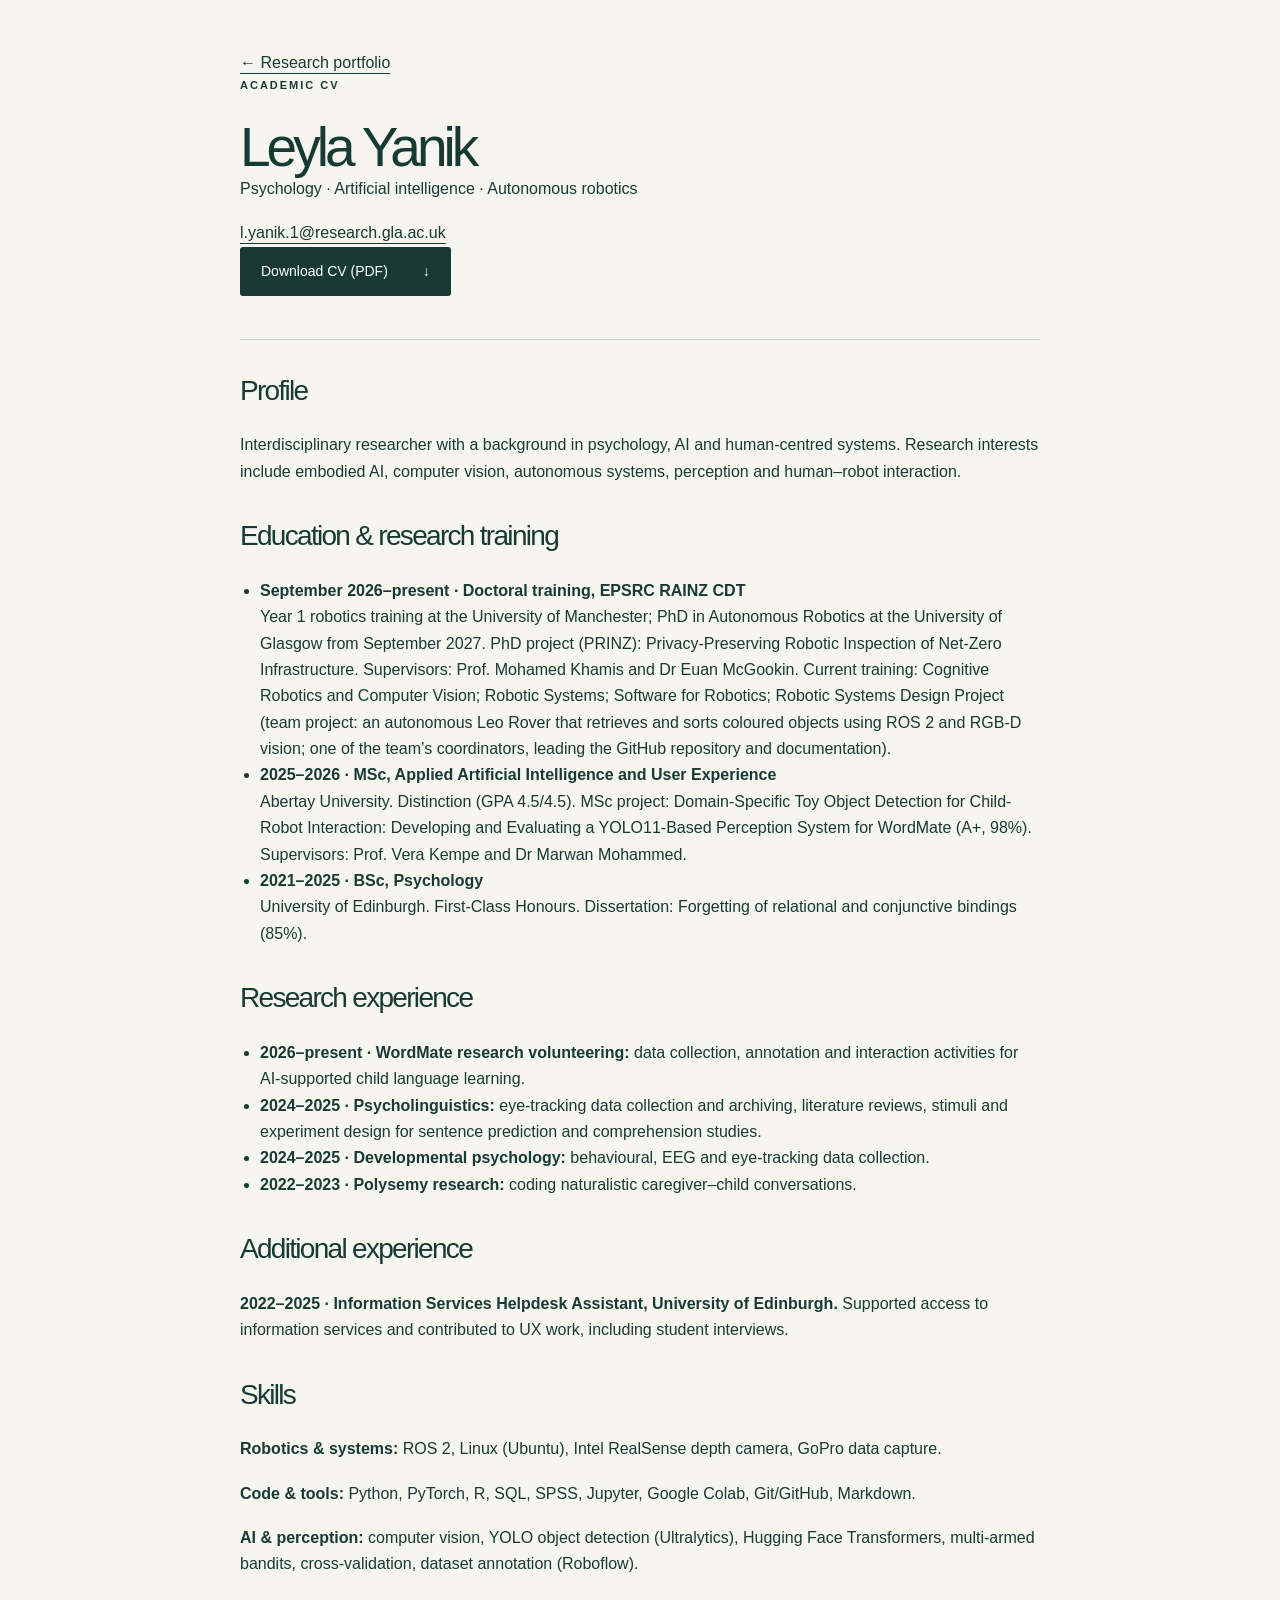
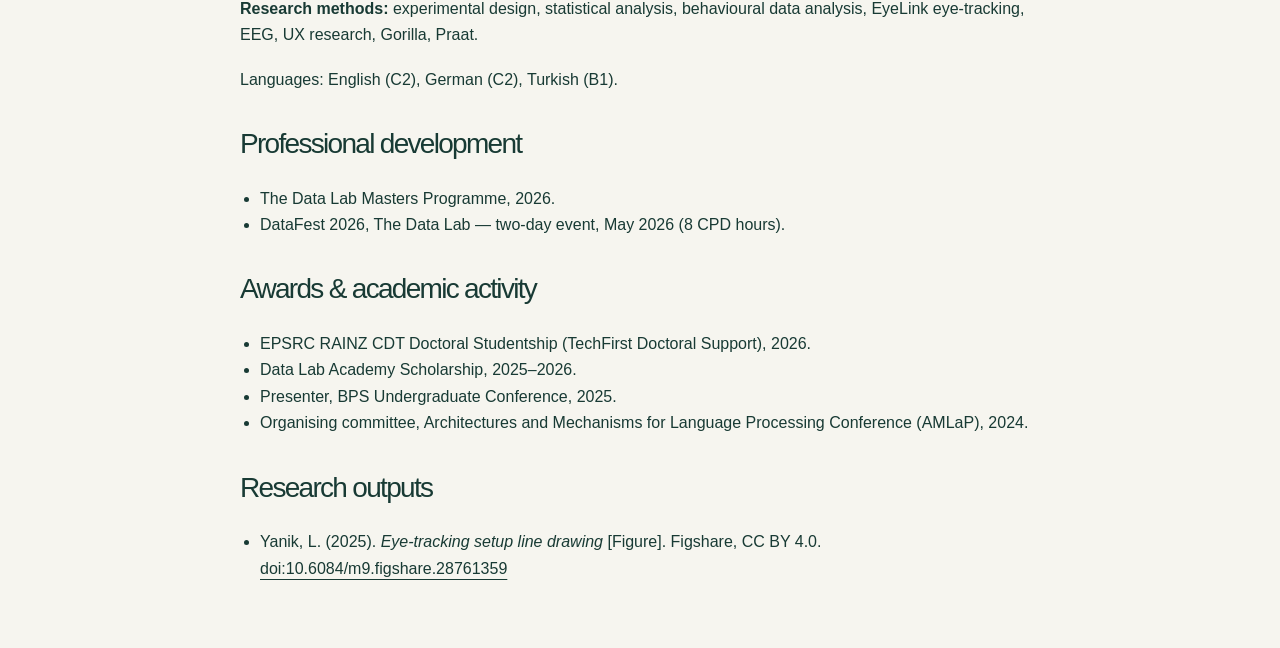
==== cv.html @ 2ed335fc "Correct MSc dissertation grade to A+ (98%), add GPA to home page Co-Authored-By: Claude Opus 5.5 <no" ====
<!doctype html><html lang="en"><head><meta charset="utf-8"><meta name="viewport" content="width=device-width,initial-scale=1"><meta name="description" content="Academic CV: EPSRC RAINZ CDT doctoral trainee, MSc Applied AI &amp; UX (Distinction), BSc Psychology (First-Class)."><meta property="og:type" content="website"><meta property="og:site_name" content="Leyla Yanik"><meta property="og:title" content="Leyla Yanik | Academic CV"><meta property="og:description" content="Academic CV: EPSRC RAINZ CDT doctoral trainee, MSc Applied AI &amp; UX (Distinction), BSc Psychology (First-Class)."><meta property="og:url" content="https://lyanik.github.io/portfolio/cv.html"><meta property="og:image" content="https://lyanik.github.io/portfolio/assets/share-card.png"><meta property="og:image:width" content="1200"><meta property="og:image:height" content="630"><meta property="og:image:alt" content="Leyla Yanik — Autonomous robotics and human-centred AI"><meta name="twitter:card" content="summary_large_image"><title>Leyla Yanik | Academic CV</title><link rel="icon" href="assets/favicon.svg" type="image/svg+xml"><link rel="stylesheet" href="style.css?v=15"></head><body><main class="cv"><a href="index.html">← Research portfolio</a><header><p class="eyebrow">ACADEMIC CV</p><h1>Leyla Yanik</h1><p>Psychology · Artificial intelligence · Autonomous robotics</p><a href="mailto:l.yanik.1@research.gla.ac.uk">l.yanik.1@research.gla.ac.uk</a><p><a class="button" href="assets/Leyla-Yanik-CV.pdf" download>Download CV (PDF) <span>↓</span></a></p></header><h2>Profile</h2><p>Interdisciplinary researcher with a background in psychology, AI and human-centred systems. Research interests include embodied AI, computer vision, autonomous systems, perception and human–robot interaction.</p><h2>Education & research training</h2><ul><li><strong>September 2026–present · Doctoral training, EPSRC RAINZ CDT</strong><br>Year 1 robotics training at the University of Manchester; PhD in Autonomous Robotics at the University of Glasgow from September 2027. PhD project (PRINZ): Privacy-Preserving Robotic Inspection of Net-Zero Infrastructure. Supervisors: Prof. Mohamed Khamis and Dr Euan McGookin. Current training: Cognitive Robotics and Computer Vision; Robotic Systems; Software for Robotics; Robotic Systems Design Project (team project: an autonomous Leo Rover that retrieves and sorts coloured objects using ROS 2 and RGB-D vision; one of the team’s coordinators, leading the GitHub repository and documentation).</li><li><strong>2025–2026 · MSc, Applied Artificial Intelligence and User Experience</strong><br>Abertay University. Distinction (GPA 4.5/4.5). MSc project: Domain-Specific Toy Object Detection for Child-Robot Interaction: Developing and Evaluating a YOLO11-Based Perception System for WordMate (A+, 98%). Supervisors: Prof. Vera Kempe and Dr Marwan Mohammed.</li><li><strong>2021–2025 · BSc, Psychology</strong><br>University of Edinburgh. First-Class Honours. Dissertation: Forgetting of relational and conjunctive bindings (85%).</li></ul><h2>Research experience</h2><ul><li><strong>2026–present · WordMate research volunteering:</strong> data collection, annotation and interaction activities for AI-supported child language learning.</li><li><strong>2024–2025 · Psycholinguistics:</strong> eye-tracking data collection and archiving, literature reviews, stimuli and experiment design for sentence prediction and comprehension studies.</li><li><strong>2024–2025 · Developmental psychology:</strong> behavioural, EEG and eye-tracking data collection.</li><li><strong>2022–2023 · Polysemy research:</strong> coding naturalistic caregiver–child conversations.</li></ul><h2>Additional experience</h2><p><strong>2022–2025 · Information Services Helpdesk Assistant, University of Edinburgh.</strong> Supported access to information services and contributed to UX work, including student interviews.</p><h2>Skills</h2><p><strong>Robotics &amp; systems:</strong> ROS 2, Linux (Ubuntu), Intel RealSense depth camera, GoPro data capture.</p><p><strong>Code &amp; tools:</strong> Python, PyTorch, R, SQL, SPSS, Jupyter, Google Colab, Git/GitHub, Markdown.</p><p><strong>AI &amp; perception:</strong> computer vision, YOLO object detection (Ultralytics), Hugging Face Transformers, multi-armed bandits, cross-validation, dataset annotation (Roboflow).</p><p><strong>Research methods:</strong> experimental design, statistical analysis, behavioural data analysis, EyeLink eye-tracking, EEG, UX research, Gorilla, Praat.</p><p>Languages: English (C2), German (C2), Turkish (B1).</p><h2>Professional development</h2><ul><li>The Data Lab Masters Programme, 2026.</li><li>DataFest 2026, The Data Lab — two-day event, May 2026 (8 CPD hours).</li></ul><h2>Awards & academic activity</h2><ul><li>EPSRC RAINZ CDT Doctoral Studentship (TechFirst Doctoral Support), 2026.</li><li>Data Lab Academy Scholarship, 2025–2026.</li><li>Presenter, BPS Undergraduate Conference, 2025.</li><li>Organising committee, Architectures and Mechanisms for Language Processing Conference (AMLaP), 2024.</li></ul><h2>Research outputs</h2><ul><li>Yanik, L. (2025). <em>Eye-tracking setup line drawing</em> [Figure]. Figshare, CC BY 4.0. <a href="https://doi.org/10.6084/m9.figshare.28761359">doi:10.6084/m9.figshare.28761359</a></li></ul></main></body></html>
---- style.css ----
:root{--paper:#f6f5ef;--ink:#183a34;--muted:#51625b;--line:#cdd4ca;--accent:#d8f176}*{box-sizing:border-box}html{scroll-behavior:smooth;scroll-padding-top:100px}body{margin:0;background:var(--paper);color:var(--ink);font:16px/1.65 -apple-system,BlinkMacSystemFont,"Segoe UI",sans-serif}a{color:inherit;text-underline-offset:5px}a:focus-visible,button:focus-visible{outline:3px solid #a84919;outline-offset:6px}.skip{position:absolute;top:-80px;left:20px;background:white;padding:12px;z-index:9}.skip:focus{top:12px}.header{max-width:1320px;margin:auto;padding:25px 5%;display:flex;align-items:center;justify-content:space-between;border-bottom:1px solid var(--line);gap:24px}.brand{font-size:24px;font-weight:750;text-decoration:none}.brand span{font-size:12px;font-weight:500;margin-left:12px}nav{display:flex;gap:25px;font-size:13px}nav a{text-decoration:none}nav a:hover{text-decoration:underline}main,footer{max-width:1320px;margin:auto}main{padding:0 5%}.hero{display:grid;grid-template-columns:1.4fr 1fr;gap:65px;align-items:center;padding:80px 0 65px}.eyebrow{font-size:11px;letter-spacing:2px;font-weight:700;margin:0 0 23px}h1{font-size:clamp(48px,6vw,82px);line-height:1.06;font-weight:500;letter-spacing:-4px;margin:0}h1 span{display:block;font-size:clamp(25px,3vw,40px);line-height:1.2;letter-spacing:-1.3px;margin-top:25px}h2{font-size:clamp(34px,4vw,49px);line-height:1.13;font-weight:500;letter-spacing:-1.7px;margin:0 0 26px}h3{line-height:1.3}p{margin:0 0 18px}.intro{max-width:510px;color:var(--muted);font-size:18px;margin:26px 0}.actions{display:flex;align-items:center;gap:25px;flex-wrap:wrap}.button{display:inline-flex;justify-content:space-between;gap:35px;background:var(--ink);color:white;padding:13px 21px;text-decoration:none;font-size:14px;border-radius:3px}.button:hover{background:#305d4c}.text-link{font-size:14px}.affiliation{font-size:12px;margin:35px 0 0}.affiliation span{color:var(--muted)}figure{margin:0}.portrait img{display:block;width:100%;height:auto}.portrait figcaption{display:flex;justify-content:space-between;font-size:10px;gap:12px;margin-top:14px}.section{padding:66px 0;border-top:1px solid var(--line)}.about{display:grid;grid-template-columns:1fr 2fr;gap:60px}.about>div{max-width:710px}.about p:not(.eyebrow){color:var(--muted)}.section-heading{display:flex;justify-content:space-between;gap:40px;align-items:start}.section-heading>p{max-width:340px;color:var(--muted)}.interests{display:grid;grid-template-columns:repeat(3,1fr);gap:30px;margin-top:25px}.skills{display:grid;grid-template-columns:repeat(auto-fit,minmax(220px,1fr));gap:30px;margin-top:25px}.interests article{border-top:1px solid var(--ink);padding-top:22px}.interests article>span{font-size:12px}.interests h3,.skills h3{font-size:19px;font-weight:600}.interests p,.skills p{color:var(--muted);font-size:15px}.objective{background:#e7ecdf;padding:22px 26px;margin:24px 0 0}.objective strong{display:block;font-size:12px;text-transform:uppercase;letter-spacing:1px;margin-bottom:5px}.project{display:grid;grid-template-columns:1fr 1.15fr;gap:45px;padding:38px 0;border-bottom:1px solid var(--line)}.project:last-child{border:0;padding-bottom:0}.project-copy h3{font-size:34px;letter-spacing:-1px;font-weight:500;margin:0 0 6px}.project-copy .eyebrow{margin-bottom:13px}.project-copy p{font-size:15px}.project-copy .subtitle{font-size:18px;line-height:1.4}.output-img{display:block;width:100%;max-width:200px;height:auto;border:1px solid var(--line);background:#fff;margin-bottom:14px}.highlights{list-style:none;padding:0;margin:25px 0 0;display:grid;grid-template-columns:repeat(5,1fr);gap:20px}.highlights li{border-top:1px solid var(--ink);padding-top:16px}.highlights strong{display:block;font-size:26px;font-weight:500;letter-spacing:-1px;line-height:1.1;margin-bottom:8px}.highlights span{display:block;font-size:14px;color:var(--muted);line-height:1.5}.demo{margin:6px 0 20px}.demo video{display:block;width:100%;height:auto;border-radius:3px;background:#183a34}.demo figcaption{font-size:12px;color:var(--muted);margin-top:8px}.meta{font-size:12px!important;color:var(--muted)}.tags{display:flex;gap:8px;flex-wrap:wrap;padding:0;list-style:none}.tags li{font-size:10px;padding:4px 10px;border:1px solid #b6c2b6;border-radius:30px}.placeholder{font-size:12px!important;color:#69572f;border-left:2px solid #9b7a38;padding-left:12px;margin-top:20px}.project-art{min-height:320px;position:relative;display:flex;align-items:center;justify-content:center;overflow:hidden}.project-art small{position:absolute;bottom:17px;left:20px;right:16px;font-size:10px}.prinz{background:#193d34;color:#e4f4c5;background-image:linear-gradient(#ffffff0b 1px,transparent 1px),linear-gradient(90deg,#ffffff0b 1px,transparent 1px);background-size:24px 24px}.orb{display:grid;place-items:center;width:155px;height:155px;border:1px solid #dbef8a;border-radius:50%;box-shadow:0 0 0 30px #d8f1760d,0 0 0 60px #d8f1760a;font-size:12px;letter-spacing:3px}.art-label{position:absolute;top:22px;left:22px;font-size:10px;letter-spacing:2px}.wordmate{background:#e6e9df}.detection{width:70%;height:180px;border:2px solid #486651;position:relative;display:grid;place-items:center}.detection>span{position:absolute;top:-23px;left:-2px;background:#486651;color:white;font-size:10px;padding:2px 9px}.blocks{display:flex;align-items:end;gap:12px}.blocks i{width:50px;height:60px;background:#ce875e;display:block}.blocks i:nth-child(2){height:90px;background:#647967;border-radius:50px 50px 0 0}.blocks i:nth-child(3){height:45px;background:#d4b84e;border-radius:50%}.project-number{display:flex;align-items:center;gap:30px;font-size:110px;font-weight:300;color:#748573}.project-number span{font-size:13px;line-height:1.5;letter-spacing:3px}.journey{display:grid;grid-template-columns:1fr 1.3fr;gap:40px}.journey ol{list-style:none;margin:0;padding:0}.journey li{border-left:1px solid #acb9a7;padding:0 0 30px 30px}.journey li:last-child{padding-bottom:0}.journey li>span{font-size:11px;letter-spacing:1px}.journey h3{font-size:19px;margin:8px 0}.journey p{font-size:14px;margin-bottom:7px}.connect{background:var(--ink);color:var(--paper);padding:50px;margin-bottom:50px}.connect h2{font-size:55px}.connect .button{background:var(--accent);color:var(--ink)}.connect .meta{color:#c5d3c8;margin:23px 0 0}.pending{font-size:13px;color:#d4dccf}.connect .eyebrow{color:var(--accent)}footer{padding:0 5% 30px;display:flex;justify-content:space-between;gap:20px;font-size:10px;color:var(--muted)}.cv{max-width:860px;padding:50px 30px}.cv h1{font-size:55px}.cv h2{font-size:28px;margin-top:35px}.cv header{border-bottom:1px solid var(--line);padding-bottom:25px}.cv ul{padding-left:20px}@media(max-width:800px){.header{align-items:start;flex-direction:column;gap:12px}nav{gap:20px;flex-wrap:wrap}.hero{gap:30px;padding-top:45px}.brand span{font-size:11px}h1{letter-spacing:-2px}.about{grid-template-columns:1fr;gap:0}.section-heading{display:block}.interests,.skills{gap:20px}.project{gap:25px}.project-art{min-height:280px}.blocks i{width:30px}.project-number{font-size:65px;gap:15px}.journey{grid-template-columns:1fr;gap:10px}footer{flex-wrap:wrap}}@media(max-width:560px){.hero,.project{grid-template-columns:1fr}.hero{gap:35px}.portrait{max-width:360px}.section{padding:45px 0}.interests,.skills{grid-template-columns:1fr;gap:10px}.interests article{padding-top:15px}.section-heading>p{max-width:none}.project-art{min-height:280px}.connect{padding:28px 22px}.connect h2{font-size:40px}.connect .actions{gap:17px}.project-number{min-height:140px}nav{font-size:12px;gap:18px}.hero .actions{gap:18px}.portrait figcaption{font-size:9px}}@media(prefers-reduced-motion:reduce){html{scroll-behavior:auto}}@media print{.header,.actions,footer,.skip{display:none}body{background:white;color:black}.cv{max-width:none;padding:0}a{color:black}.section{break-inside:avoid}}

.portrait img{aspect-ratio:480/520;object-fit:cover;object-position:center 40%}.poster-preview{background:#e6e9df;padding:15px;align-self:start}.poster-preview img{display:block;width:100%;height:auto}.poster-preview figcaption{font-size:11px;margin-top:12px}.results{display:flex;gap:35px;border-block:1px solid var(--line);padding:16px 0;margin:20px 0}.results strong{display:block;font-size:36px;line-height:1.2;font-weight:500}.results span{font-size:12px}.earlier{border-top:1px solid var(--line);padding:25px 0;margin-top:30px}.earlier summary{cursor:pointer;font-size:18px;font-weight:600}.earlier p{max-width:760px;margin-top:18px}.earlier summary:focus-visible{outline:3px solid #a84919;outline-offset:5px}.cv section{padding-top:15px}

.affiliation-panel{background:#193d34;color:#fff;padding:38px 30px;display:flex;flex-direction:column;align-items:flex-start;justify-content:center;gap:25px;min-height:360px;align-self:start}.affiliation-panel a{display:block;max-width:100%}.affiliation-panel img{display:block;max-width:100%;height:auto;object-fit:contain}.affiliation-panel .rainz-logo{width:290px}.affiliation-panel .glasgow-logo{width:250px}.affiliation-panel p{font-size:22px;line-height:1.3;margin:0}.affiliation-panel small{color:#d4dccf;font-size:10px}
@media(max-width:800px){.highlights{grid-template-columns:repeat(2,1fr)}}@media(max-width:560px){.highlights{grid-template-columns:1fr;gap:14px}}.about>h2{margin:0}@media(max-width:560px){.hero .portrait{order:-1;max-width:220px}.project>.project-copy{order:-1}.affiliation-panel{min-height:0;padding:24px 22px;gap:16px}.affiliation-panel .rainz-logo{width:200px}.affiliation-panel .glasgow-logo{width:180px}}.status-panel{background:#193d34;color:#e4f4c5;padding:30px 28px;align-self:start;background-image:linear-gradient(#ffffff0b 1px,transparent 1px),linear-gradient(90deg,#ffffff0b 1px,transparent 1px);background-size:24px 24px}.status-title{font-size:11px;letter-spacing:2px;text-transform:uppercase;font-weight:700;color:var(--accent);margin:0 0 16px}.status-panel small{font-size:10px;color:#c5d3c8}@media(max-width:560px){.project>.status-panel{order:2}}.mission{list-style:none;counter-reset:m;margin:0 0 18px;padding:0}.mission li{counter-increment:m;display:grid;grid-template-columns:34px 1fr;padding:10px 0;border-bottom:1px solid #ffffff1a}.mission li::before{content:"0" counter(m);font-size:12px;color:var(--accent);padding-top:3px;grid-row:span 2}.mission b,.mission span{grid-column:2}.mission b{font-size:17px;font-weight:500;color:#fff}.mission span{font-size:13px;color:#c5d3c8}.concept img{display:block;width:100%;height:auto}.concept figcaption{display:flex;justify-content:space-between;align-items:center;gap:16px;font-size:12px;color:var(--muted);margin-top:12px}.concept .logos{display:flex;gap:14px;align-items:center;background:#193d34;padding:8px 12px;flex-shrink:0}.concept .logos img{height:26px;width:auto}.poster-preview img{border:1px solid var(--line)}@media(min-width:561px){.project:nth-of-type(even){grid-template-columns:1.15fr 1fr}.project:nth-of-type(even)>.project-copy{order:-1}}@media(max-width:560px){.project>.concept{order:2}.concept figcaption{flex-direction:column;align-items:flex-start}}
.mission-steps{list-style:none;counter-reset:m;margin:16px 0;padding:0;display:grid;grid-template-columns:1fr 1fr;gap:8px 20px;font-size:14px}.mission-steps li{counter-increment:m}.mission-steps li::before{content:"0" counter(m);font-size:11px;font-weight:700;color:var(--muted);margin-right:6px}.mission-steps b{font-weight:600}
@media(max-width:600px){.mission-steps{grid-template-columns:1fr}}
@media(min-width:801px){.section{padding:48px 0}.section.connect{padding:44px 50px}.hero{padding:56px 0 48px}.project{padding:30px 0}}
.earlier{border-top:0;margin-top:0;padding:22px 0 0}
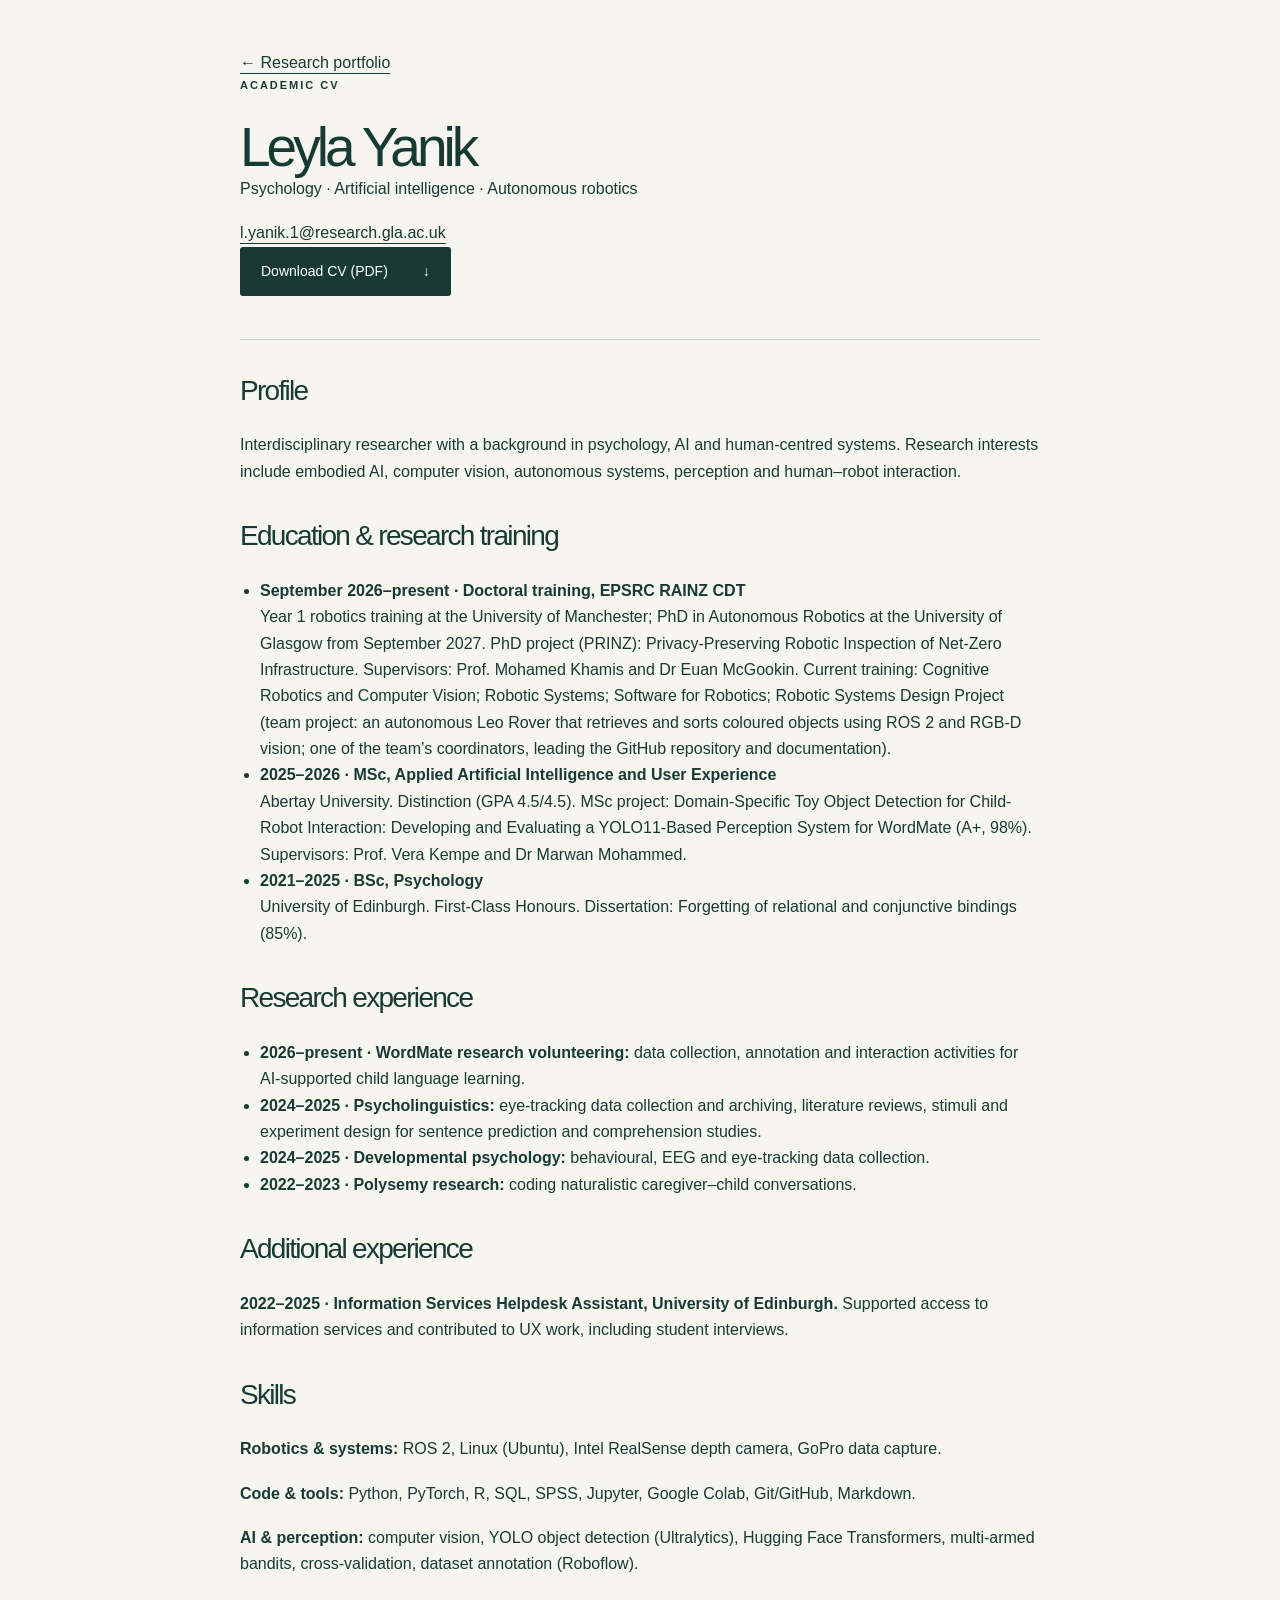
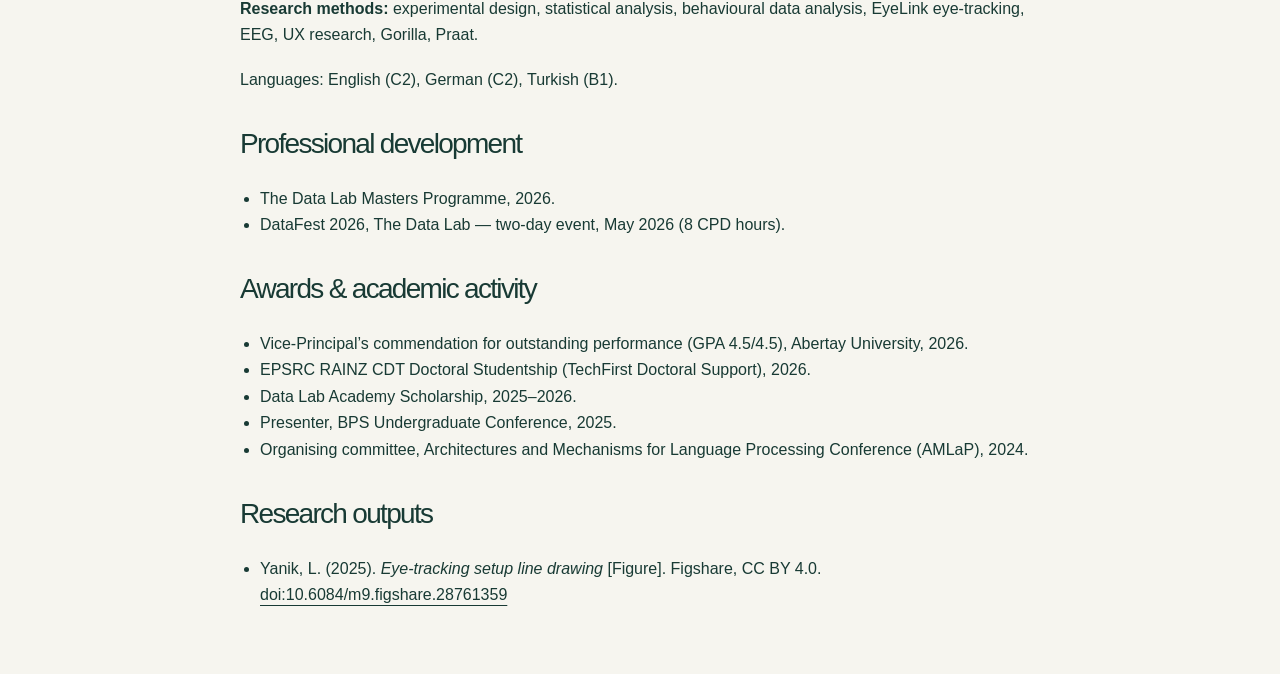
==== commit bae57b90: "Add Vice-Principal's commendation to highlights and CV page Co-Authored-By: Claude Opus 5.5 <noreply" ====
--- a/cv.html
+++ b/cv.html
@@ -1 +1 @@
-<!doctype html><html lang="en"><head><meta charset="utf-8"><meta name="viewport" content="width=device-width,initial-scale=1"><meta name="description" content="Academic CV: EPSRC RAINZ CDT doctoral trainee, MSc Applied AI &amp; UX (Distinction), BSc Psychology (First-Class)."><meta property="og:type" content="website"><meta property="og:site_name" content="Leyla Yanik"><meta property="og:title" content="Leyla Yanik | Academic CV"><meta property="og:description" content="Academic CV: EPSRC RAINZ CDT doctoral trainee, MSc Applied AI &amp; UX (Distinction), BSc Psychology (First-Class)."><meta property="og:url" content="https://lyanik.github.io/portfolio/cv.html"><meta property="og:image" content="https://lyanik.github.io/portfolio/assets/share-card.png"><meta property="og:image:width" content="1200"><meta property="og:image:height" content="630"><meta property="og:image:alt" content="Leyla Yanik — Autonomous robotics and human-centred AI"><meta name="twitter:card" content="summary_large_image"><title>Leyla Yanik | Academic CV</title><link rel="icon" href="assets/favicon.svg" type="image/svg+xml"><link rel="stylesheet" href="style.css?v=15"></head><body><main class="cv"><a href="index.html">← Research portfolio</a><header><p class="eyebrow">ACADEMIC CV</p><h1>Leyla Yanik</h1><p>Psychology · Artificial intelligence · Autonomous robotics</p><a href="mailto:l.yanik.1@research.gla.ac.uk">l.yanik.1@research.gla.ac.uk</a><p><a class="button" href="assets/Leyla-Yanik-CV.pdf" download>Download CV (PDF) <span>↓</span></a></p></header><h2>Profile</h2><p>Interdisciplinary researcher with a background in psychology, AI and human-centred systems. Research interests include embodied AI, computer vision, autonomous systems, perception and human–robot interaction.</p><h2>Education & research training</h2><ul><li><strong>September 2026–present · Doctoral training, EPSRC RAINZ CDT</strong><br>Year 1 robotics training at the University of Manchester; PhD in Autonomous Robotics at the University of Glasgow from September 2027. PhD project (PRINZ): Privacy-Preserving Robotic Inspection of Net-Zero Infrastructure. Supervisors: Prof. Mohamed Khamis and Dr Euan McGookin. Current training: Cognitive Robotics and Computer Vision; Robotic Systems; Software for Robotics; Robotic Systems Design Project (team project: an autonomous Leo Rover that retrieves and sorts coloured objects using ROS 2 and RGB-D vision; one of the team’s coordinators, leading the GitHub repository and documentation).</li><li><strong>2025–2026 · MSc, Applied Artificial Intelligence and User Experience</strong><br>Abertay University. Distinction (GPA 4.5/4.5). MSc project: Domain-Specific Toy Object Detection for Child-Robot Interaction: Developing and Evaluating a YOLO11-Based Perception System for WordMate (A+, 98%). Supervisors: Prof. Vera Kempe and Dr Marwan Mohammed.</li><li><strong>2021–2025 · BSc, Psychology</strong><br>University of Edinburgh. First-Class Honours. Dissertation: Forgetting of relational and conjunctive bindings (85%).</li></ul><h2>Research experience</h2><ul><li><strong>2026–present · WordMate research volunteering:</strong> data collection, annotation and interaction activities for AI-supported child language learning.</li><li><strong>2024–2025 · Psycholinguistics:</strong> eye-tracking data collection and archiving, literature reviews, stimuli and experiment design for sentence prediction and comprehension studies.</li><li><strong>2024–2025 · Developmental psychology:</strong> behavioural, EEG and eye-tracking data collection.</li><li><strong>2022–2023 · Polysemy research:</strong> coding naturalistic caregiver–child conversations.</li></ul><h2>Additional experience</h2><p><strong>2022–2025 · Information Services Helpdesk Assistant, University of Edinburgh.</strong> Supported access to information services and contributed to UX work, including student interviews.</p><h2>Skills</h2><p><strong>Robotics &amp; systems:</strong> ROS 2, Linux (Ubuntu), Intel RealSense depth camera, GoPro data capture.</p><p><strong>Code &amp; tools:</strong> Python, PyTorch, R, SQL, SPSS, Jupyter, Google Colab, Git/GitHub, Markdown.</p><p><strong>AI &amp; perception:</strong> computer vision, YOLO object detection (Ultralytics), Hugging Face Transformers, multi-armed bandits, cross-validation, dataset annotation (Roboflow).</p><p><strong>Research methods:</strong> experimental design, statistical analysis, behavioural data analysis, EyeLink eye-tracking, EEG, UX research, Gorilla, Praat.</p><p>Languages: English (C2), German (C2), Turkish (B1).</p><h2>Professional development</h2><ul><li>The Data Lab Masters Programme, 2026.</li><li>DataFest 2026, The Data Lab — two-day event, May 2026 (8 CPD hours).</li></ul><h2>Awards & academic activity</h2><ul><li>EPSRC RAINZ CDT Doctoral Studentship (TechFirst Doctoral Support), 2026.</li><li>Data Lab Academy Scholarship, 2025–2026.</li><li>Presenter, BPS Undergraduate Conference, 2025.</li><li>Organising committee, Architectures and Mechanisms for Language Processing Conference (AMLaP), 2024.</li></ul><h2>Research outputs</h2><ul><li>Yanik, L. (2025). <em>Eye-tracking setup line drawing</em> [Figure]. Figshare, CC BY 4.0. <a href="https://doi.org/10.6084/m9.figshare.28761359">doi:10.6084/m9.figshare.28761359</a></li></ul></main></body></html>
+<!doctype html><html lang="en"><head><meta charset="utf-8"><meta name="viewport" content="width=device-width,initial-scale=1"><meta name="description" content="Academic CV: EPSRC RAINZ CDT doctoral trainee, MSc Applied AI &amp; UX (Distinction), BSc Psychology (First-Class)."><meta property="og:type" content="website"><meta property="og:site_name" content="Leyla Yanik"><meta property="og:title" content="Leyla Yanik | Academic CV"><meta property="og:description" content="Academic CV: EPSRC RAINZ CDT doctoral trainee, MSc Applied AI &amp; UX (Distinction), BSc Psychology (First-Class)."><meta property="og:url" content="https://lyanik.github.io/portfolio/cv.html"><meta property="og:image" content="https://lyanik.github.io/portfolio/assets/share-card.png"><meta property="og:image:width" content="1200"><meta property="og:image:height" content="630"><meta property="og:image:alt" content="Leyla Yanik — Autonomous robotics and human-centred AI"><meta name="twitter:card" content="summary_large_image"><title>Leyla Yanik | Academic CV</title><link rel="icon" href="assets/favicon.svg" type="image/svg+xml"><link rel="stylesheet" href="style.css?v=16"></head><body><main class="cv"><a href="index.html">← Research portfolio</a><header><p class="eyebrow">ACADEMIC CV</p><h1>Leyla Yanik</h1><p>Psychology · Artificial intelligence · Autonomous robotics</p><a href="mailto:l.yanik.1@research.gla.ac.uk">l.yanik.1@research.gla.ac.uk</a><p><a class="button" href="assets/Leyla-Yanik-CV.pdf" download>Download CV (PDF) <span>↓</span></a></p></header><h2>Profile</h2><p>Interdisciplinary researcher with a background in psychology, AI and human-centred systems. Research interests include embodied AI, computer vision, autonomous systems, perception and human–robot interaction.</p><h2>Education & research training</h2><ul><li><strong>September 2026–present · Doctoral training, EPSRC RAINZ CDT</strong><br>Year 1 robotics training at the University of Manchester; PhD in Autonomous Robotics at the University of Glasgow from September 2027. PhD project (PRINZ): Privacy-Preserving Robotic Inspection of Net-Zero Infrastructure. Supervisors: Prof. Mohamed Khamis and Dr Euan McGookin. Current training: Cognitive Robotics and Computer Vision; Robotic Systems; Software for Robotics; Robotic Systems Design Project (team project: an autonomous Leo Rover that retrieves and sorts coloured objects using ROS 2 and RGB-D vision; one of the team’s coordinators, leading the GitHub repository and documentation).</li><li><strong>2025–2026 · MSc, Applied Artificial Intelligence and User Experience</strong><br>Abertay University. Distinction (GPA 4.5/4.5). MSc project: Domain-Specific Toy Object Detection for Child-Robot Interaction: Developing and Evaluating a YOLO11-Based Perception System for WordMate (A+, 98%). Supervisors: Prof. Vera Kempe and Dr Marwan Mohammed.</li><li><strong>2021–2025 · BSc, Psychology</strong><br>University of Edinburgh. First-Class Honours. Dissertation: Forgetting of relational and conjunctive bindings (85%).</li></ul><h2>Research experience</h2><ul><li><strong>2026–present · WordMate research volunteering:</strong> data collection, annotation and interaction activities for AI-supported child language learning.</li><li><strong>2024–2025 · Psycholinguistics:</strong> eye-tracking data collection and archiving, literature reviews, stimuli and experiment design for sentence prediction and comprehension studies.</li><li><strong>2024–2025 · Developmental psychology:</strong> behavioural, EEG and eye-tracking data collection.</li><li><strong>2022–2023 · Polysemy research:</strong> coding naturalistic caregiver–child conversations.</li></ul><h2>Additional experience</h2><p><strong>2022–2025 · Information Services Helpdesk Assistant, University of Edinburgh.</strong> Supported access to information services and contributed to UX work, including student interviews.</p><h2>Skills</h2><p><strong>Robotics &amp; systems:</strong> ROS 2, Linux (Ubuntu), Intel RealSense depth camera, GoPro data capture.</p><p><strong>Code &amp; tools:</strong> Python, PyTorch, R, SQL, SPSS, Jupyter, Google Colab, Git/GitHub, Markdown.</p><p><strong>AI &amp; perception:</strong> computer vision, YOLO object detection (Ultralytics), Hugging Face Transformers, multi-armed bandits, cross-validation, dataset annotation (Roboflow).</p><p><strong>Research methods:</strong> experimental design, statistical analysis, behavioural data analysis, EyeLink eye-tracking, EEG, UX research, Gorilla, Praat.</p><p>Languages: English (C2), German (C2), Turkish (B1).</p><h2>Professional development</h2><ul><li>The Data Lab Masters Programme, 2026.</li><li>DataFest 2026, The Data Lab — two-day event, May 2026 (8 CPD hours).</li></ul><h2>Awards & academic activity</h2><ul><li>Vice-Principal’s commendation for outstanding performance (GPA 4.5/4.5), Abertay University, 2026.</li><li>EPSRC RAINZ CDT Doctoral Studentship (TechFirst Doctoral Support), 2026.</li><li>Data Lab Academy Scholarship, 2025–2026.</li><li>Presenter, BPS Undergraduate Conference, 2025.</li><li>Organising committee, Architectures and Mechanisms for Language Processing Conference (AMLaP), 2024.</li></ul><h2>Research outputs</h2><ul><li>Yanik, L. (2025). <em>Eye-tracking setup line drawing</em> [Figure]. Figshare, CC BY 4.0. <a href="https://doi.org/10.6084/m9.figshare.28761359">doi:10.6084/m9.figshare.28761359</a></li></ul></main></body></html>
--- a/style.css
+++ b/style.css
@@ -8,3 +8,4 @@
 @media(max-width:600px){.mission-steps{grid-template-columns:1fr}}
 @media(min-width:801px){.section{padding:48px 0}.section.connect{padding:44px 50px}.hero{padding:56px 0 48px}.project{padding:30px 0}}
 .earlier{border-top:0;margin-top:0;padding:22px 0 0}
+@media(min-width:801px){.highlights{grid-template-columns:repeat(3,1fr);gap:28px 30px}}
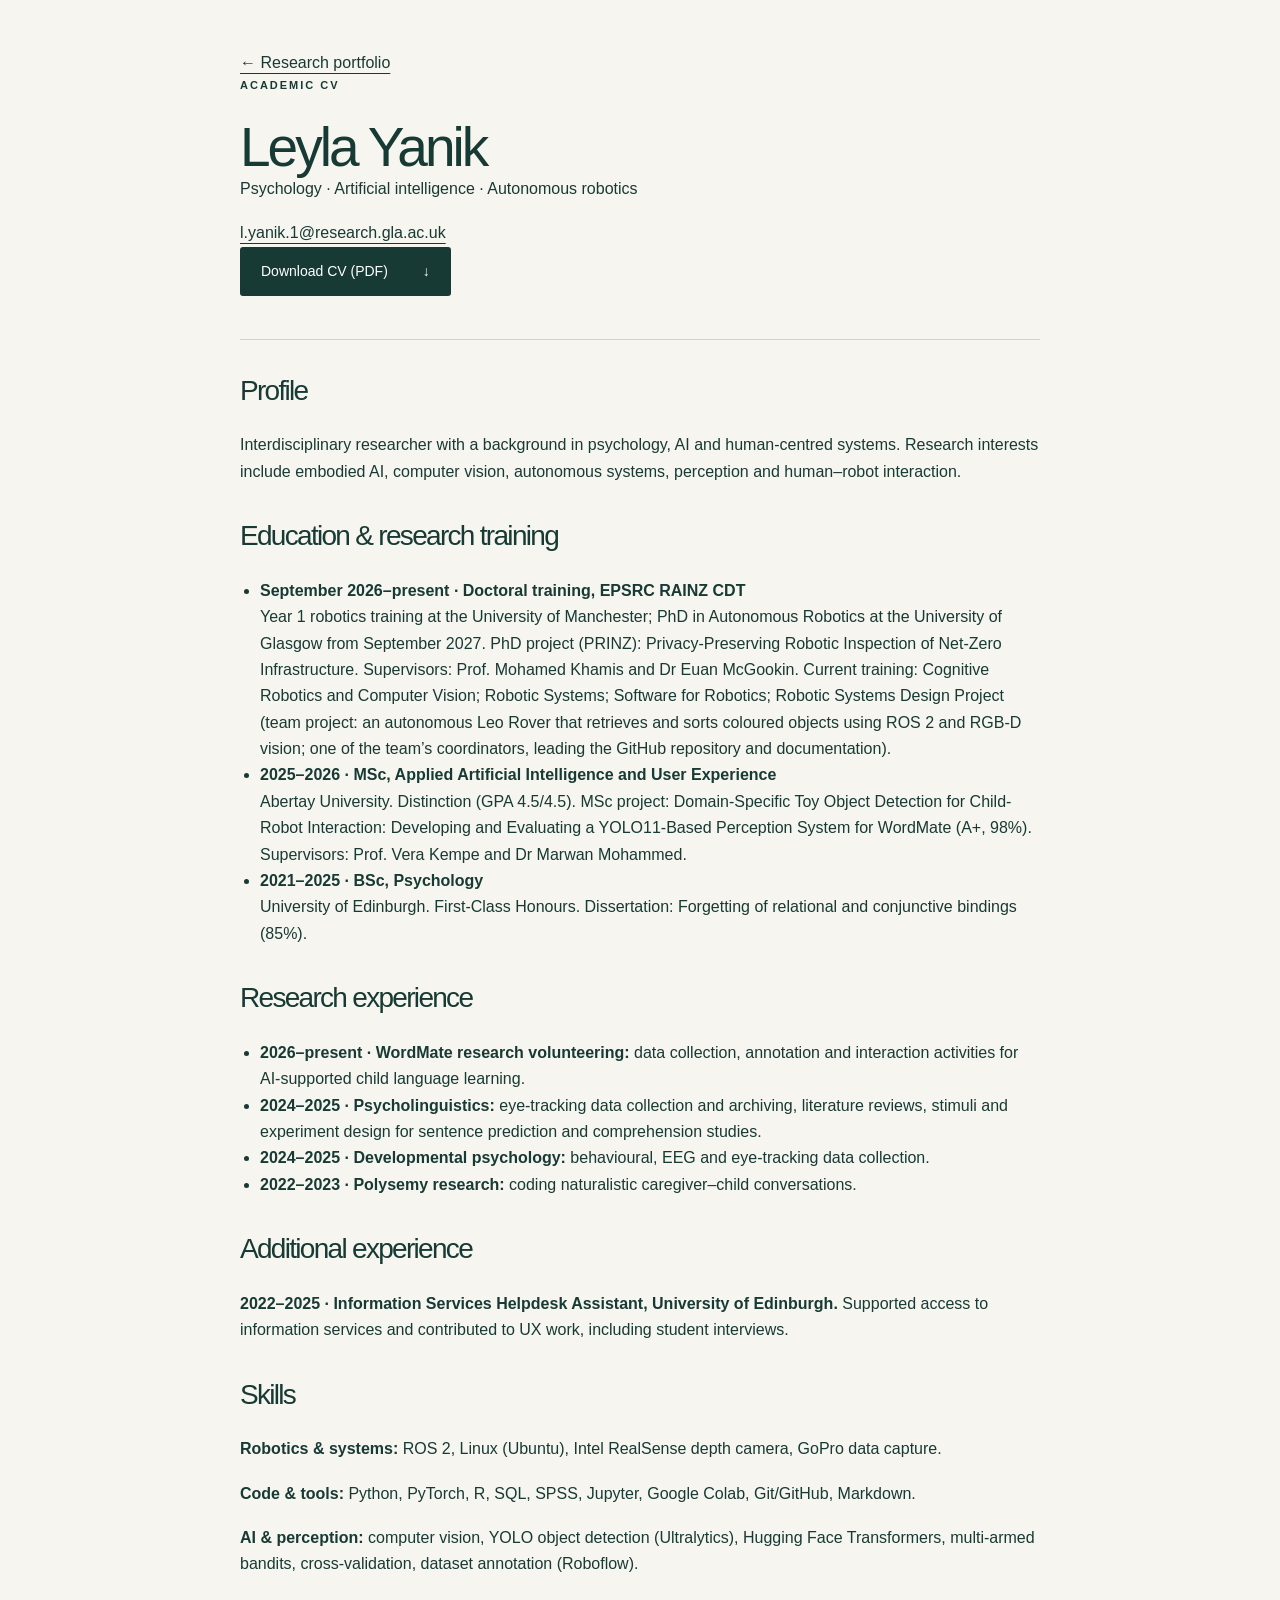
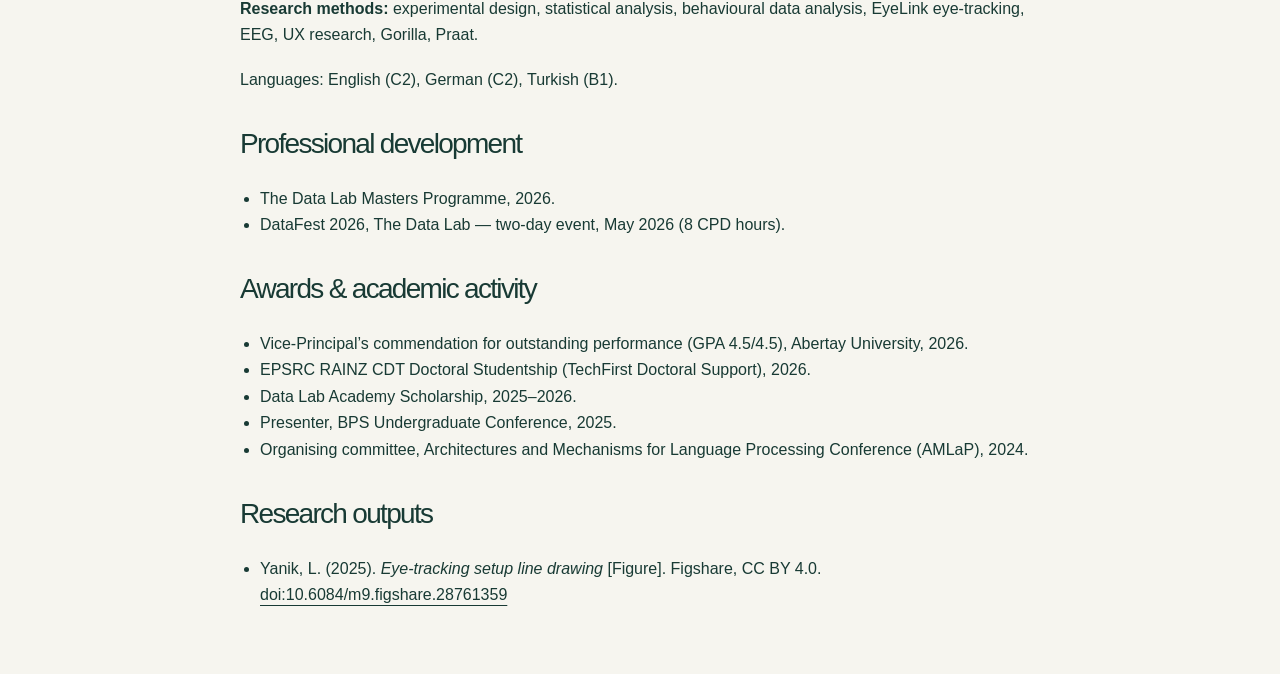
==== commit e18a533b: "Design polish: align section intros, larger logos and small text, name first on mobile Co-Authored-B" ====
--- a/cv.html
+++ b/cv.html
@@ -1 +1 @@
-<!doctype html><html lang="en"><head><meta charset="utf-8"><meta name="viewport" content="width=device-width,initial-scale=1"><meta name="description" content="Academic CV: EPSRC RAINZ CDT doctoral trainee, MSc Applied AI &amp; UX (Distinction), BSc Psychology (First-Class)."><meta property="og:type" content="website"><meta property="og:site_name" content="Leyla Yanik"><meta property="og:title" content="Leyla Yanik | Academic CV"><meta property="og:description" content="Academic CV: EPSRC RAINZ CDT doctoral trainee, MSc Applied AI &amp; UX (Distinction), BSc Psychology (First-Class)."><meta property="og:url" content="https://lyanik.github.io/portfolio/cv.html"><meta property="og:image" content="https://lyanik.github.io/portfolio/assets/share-card.png"><meta property="og:image:width" content="1200"><meta property="og:image:height" content="630"><meta property="og:image:alt" content="Leyla Yanik — Autonomous robotics and human-centred AI"><meta name="twitter:card" content="summary_large_image"><title>Leyla Yanik | Academic CV</title><link rel="icon" href="assets/favicon.svg" type="image/svg+xml"><link rel="stylesheet" href="style.css?v=16"></head><body><main class="cv"><a href="index.html">← Research portfolio</a><header><p class="eyebrow">ACADEMIC CV</p><h1>Leyla Yanik</h1><p>Psychology · Artificial intelligence · Autonomous robotics</p><a href="mailto:l.yanik.1@research.gla.ac.uk">l.yanik.1@research.gla.ac.uk</a><p><a class="button" href="assets/Leyla-Yanik-CV.pdf" download>Download CV (PDF) <span>↓</span></a></p></header><h2>Profile</h2><p>Interdisciplinary researcher with a background in psychology, AI and human-centred systems. Research interests include embodied AI, computer vision, autonomous systems, perception and human–robot interaction.</p><h2>Education & research training</h2><ul><li><strong>September 2026–present · Doctoral training, EPSRC RAINZ CDT</strong><br>Year 1 robotics training at the University of Manchester; PhD in Autonomous Robotics at the University of Glasgow from September 2027. PhD project (PRINZ): Privacy-Preserving Robotic Inspection of Net-Zero Infrastructure. Supervisors: Prof. Mohamed Khamis and Dr Euan McGookin. Current training: Cognitive Robotics and Computer Vision; Robotic Systems; Software for Robotics; Robotic Systems Design Project (team project: an autonomous Leo Rover that retrieves and sorts coloured objects using ROS 2 and RGB-D vision; one of the team’s coordinators, leading the GitHub repository and documentation).</li><li><strong>2025–2026 · MSc, Applied Artificial Intelligence and User Experience</strong><br>Abertay University. Distinction (GPA 4.5/4.5). MSc project: Domain-Specific Toy Object Detection for Child-Robot Interaction: Developing and Evaluating a YOLO11-Based Perception System for WordMate (A+, 98%). Supervisors: Prof. Vera Kempe and Dr Marwan Mohammed.</li><li><strong>2021–2025 · BSc, Psychology</strong><br>University of Edinburgh. First-Class Honours. Dissertation: Forgetting of relational and conjunctive bindings (85%).</li></ul><h2>Research experience</h2><ul><li><strong>2026–present · WordMate research volunteering:</strong> data collection, annotation and interaction activities for AI-supported child language learning.</li><li><strong>2024–2025 · Psycholinguistics:</strong> eye-tracking data collection and archiving, literature reviews, stimuli and experiment design for sentence prediction and comprehension studies.</li><li><strong>2024–2025 · Developmental psychology:</strong> behavioural, EEG and eye-tracking data collection.</li><li><strong>2022–2023 · Polysemy research:</strong> coding naturalistic caregiver–child conversations.</li></ul><h2>Additional experience</h2><p><strong>2022–2025 · Information Services Helpdesk Assistant, University of Edinburgh.</strong> Supported access to information services and contributed to UX work, including student interviews.</p><h2>Skills</h2><p><strong>Robotics &amp; systems:</strong> ROS 2, Linux (Ubuntu), Intel RealSense depth camera, GoPro data capture.</p><p><strong>Code &amp; tools:</strong> Python, PyTorch, R, SQL, SPSS, Jupyter, Google Colab, Git/GitHub, Markdown.</p><p><strong>AI &amp; perception:</strong> computer vision, YOLO object detection (Ultralytics), Hugging Face Transformers, multi-armed bandits, cross-validation, dataset annotation (Roboflow).</p><p><strong>Research methods:</strong> experimental design, statistical analysis, behavioural data analysis, EyeLink eye-tracking, EEG, UX research, Gorilla, Praat.</p><p>Languages: English (C2), German (C2), Turkish (B1).</p><h2>Professional development</h2><ul><li>The Data Lab Masters Programme, 2026.</li><li>DataFest 2026, The Data Lab — two-day event, May 2026 (8 CPD hours).</li></ul><h2>Awards & academic activity</h2><ul><li>Vice-Principal’s commendation for outstanding performance (GPA 4.5/4.5), Abertay University, 2026.</li><li>EPSRC RAINZ CDT Doctoral Studentship (TechFirst Doctoral Support), 2026.</li><li>Data Lab Academy Scholarship, 2025–2026.</li><li>Presenter, BPS Undergraduate Conference, 2025.</li><li>Organising committee, Architectures and Mechanisms for Language Processing Conference (AMLaP), 2024.</li></ul><h2>Research outputs</h2><ul><li>Yanik, L. (2025). <em>Eye-tracking setup line drawing</em> [Figure]. Figshare, CC BY 4.0. <a href="https://doi.org/10.6084/m9.figshare.28761359">doi:10.6084/m9.figshare.28761359</a></li></ul></main></body></html>
+<!doctype html><html lang="en"><head><meta charset="utf-8"><meta name="viewport" content="width=device-width,initial-scale=1"><meta name="description" content="Academic CV: EPSRC RAINZ CDT doctoral trainee, MSc Applied AI &amp; UX (Distinction), BSc Psychology (First-Class)."><meta property="og:type" content="website"><meta property="og:site_name" content="Leyla Yanik"><meta property="og:title" content="Leyla Yanik | Academic CV"><meta property="og:description" content="Academic CV: EPSRC RAINZ CDT doctoral trainee, MSc Applied AI &amp; UX (Distinction), BSc Psychology (First-Class)."><meta property="og:url" content="https://lyanik.github.io/portfolio/cv.html"><meta property="og:image" content="https://lyanik.github.io/portfolio/assets/share-card.png"><meta property="og:image:width" content="1200"><meta property="og:image:height" content="630"><meta property="og:image:alt" content="Leyla Yanik — Autonomous robotics and human-centred AI"><meta name="twitter:card" content="summary_large_image"><title>Leyla Yanik | Academic CV</title><link rel="icon" href="assets/favicon.svg" type="image/svg+xml"><link rel="stylesheet" href="style.css?v=17"></head><body><main class="cv"><a href="index.html">← Research portfolio</a><header><p class="eyebrow">ACADEMIC CV</p><h1>Leyla Yanik</h1><p>Psychology · Artificial intelligence · Autonomous robotics</p><a href="mailto:l.yanik.1@research.gla.ac.uk">l.yanik.1@research.gla.ac.uk</a><p><a class="button" href="assets/Leyla-Yanik-CV.pdf" download>Download CV (PDF) <span>↓</span></a></p></header><h2>Profile</h2><p>Interdisciplinary researcher with a background in psychology, AI and human-centred systems. Research interests include embodied AI, computer vision, autonomous systems, perception and human–robot interaction.</p><h2>Education & research training</h2><ul><li><strong>September 2026–present · Doctoral training, EPSRC RAINZ CDT</strong><br>Year 1 robotics training at the University of Manchester; PhD in Autonomous Robotics at the University of Glasgow from September 2027. PhD project (PRINZ): Privacy-Preserving Robotic Inspection of Net-Zero Infrastructure. Supervisors: Prof. Mohamed Khamis and Dr Euan McGookin. Current training: Cognitive Robotics and Computer Vision; Robotic Systems; Software for Robotics; Robotic Systems Design Project (team project: an autonomous Leo Rover that retrieves and sorts coloured objects using ROS 2 and RGB-D vision; one of the team’s coordinators, leading the GitHub repository and documentation).</li><li><strong>2025–2026 · MSc, Applied Artificial Intelligence and User Experience</strong><br>Abertay University. Distinction (GPA 4.5/4.5). MSc project: Domain-Specific Toy Object Detection for Child-Robot Interaction: Developing and Evaluating a YOLO11-Based Perception System for WordMate (A+, 98%). Supervisors: Prof. Vera Kempe and Dr Marwan Mohammed.</li><li><strong>2021–2025 · BSc, Psychology</strong><br>University of Edinburgh. First-Class Honours. Dissertation: Forgetting of relational and conjunctive bindings (85%).</li></ul><h2>Research experience</h2><ul><li><strong>2026–present · WordMate research volunteering:</strong> data collection, annotation and interaction activities for AI-supported child language learning.</li><li><strong>2024–2025 · Psycholinguistics:</strong> eye-tracking data collection and archiving, literature reviews, stimuli and experiment design for sentence prediction and comprehension studies.</li><li><strong>2024–2025 · Developmental psychology:</strong> behavioural, EEG and eye-tracking data collection.</li><li><strong>2022–2023 · Polysemy research:</strong> coding naturalistic caregiver–child conversations.</li></ul><h2>Additional experience</h2><p><strong>2022–2025 · Information Services Helpdesk Assistant, University of Edinburgh.</strong> Supported access to information services and contributed to UX work, including student interviews.</p><h2>Skills</h2><p><strong>Robotics &amp; systems:</strong> ROS 2, Linux (Ubuntu), Intel RealSense depth camera, GoPro data capture.</p><p><strong>Code &amp; tools:</strong> Python, PyTorch, R, SQL, SPSS, Jupyter, Google Colab, Git/GitHub, Markdown.</p><p><strong>AI &amp; perception:</strong> computer vision, YOLO object detection (Ultralytics), Hugging Face Transformers, multi-armed bandits, cross-validation, dataset annotation (Roboflow).</p><p><strong>Research methods:</strong> experimental design, statistical analysis, behavioural data analysis, EyeLink eye-tracking, EEG, UX research, Gorilla, Praat.</p><p>Languages: English (C2), German (C2), Turkish (B1).</p><h2>Professional development</h2><ul><li>The Data Lab Masters Programme, 2026.</li><li>DataFest 2026, The Data Lab — two-day event, May 2026 (8 CPD hours).</li></ul><h2>Awards & academic activity</h2><ul><li>Vice-Principal’s commendation for outstanding performance (GPA 4.5/4.5), Abertay University, 2026.</li><li>EPSRC RAINZ CDT Doctoral Studentship (TechFirst Doctoral Support), 2026.</li><li>Data Lab Academy Scholarship, 2025–2026.</li><li>Presenter, BPS Undergraduate Conference, 2025.</li><li>Organising committee, Architectures and Mechanisms for Language Processing Conference (AMLaP), 2024.</li></ul><h2>Research outputs</h2><ul><li>Yanik, L. (2025). <em>Eye-tracking setup line drawing</em> [Figure]. Figshare, CC BY 4.0. <a href="https://doi.org/10.6084/m9.figshare.28761359">doi:10.6084/m9.figshare.28761359</a></li></ul></main></body></html>
--- a/style.css
+++ b/style.css
@@ -9,3 +9,9 @@
 @media(min-width:801px){.section{padding:48px 0}.section.connect{padding:44px 50px}.hero{padding:56px 0 48px}.project{padding:30px 0}}
 .earlier{border-top:0;margin-top:0;padding:22px 0 0}
 @media(min-width:801px){.highlights{grid-template-columns:repeat(3,1fr);gap:28px 30px}}
+.concept .logos{padding:10px 14px;gap:18px}.concept .logos img{height:38px}
+.tags li{font-size:11px}footer{font-size:12px;line-height:1.5}
+h1{letter-spacing:-3px}
+@media(min-width:801px){.section-heading{display:grid;grid-template-columns:1fr 2fr;gap:60px}.section-heading>p{max-width:560px;margin-top:8px}.journey{grid-template-columns:1fr 2fr;gap:60px}}
+@media(max-width:800px){.about h2,.section-heading h2,.journey h2{margin-bottom:16px}}
+@media(max-width:560px){h1{letter-spacing:-1.5px}.hero .portrait{order:0;max-width:220px}}
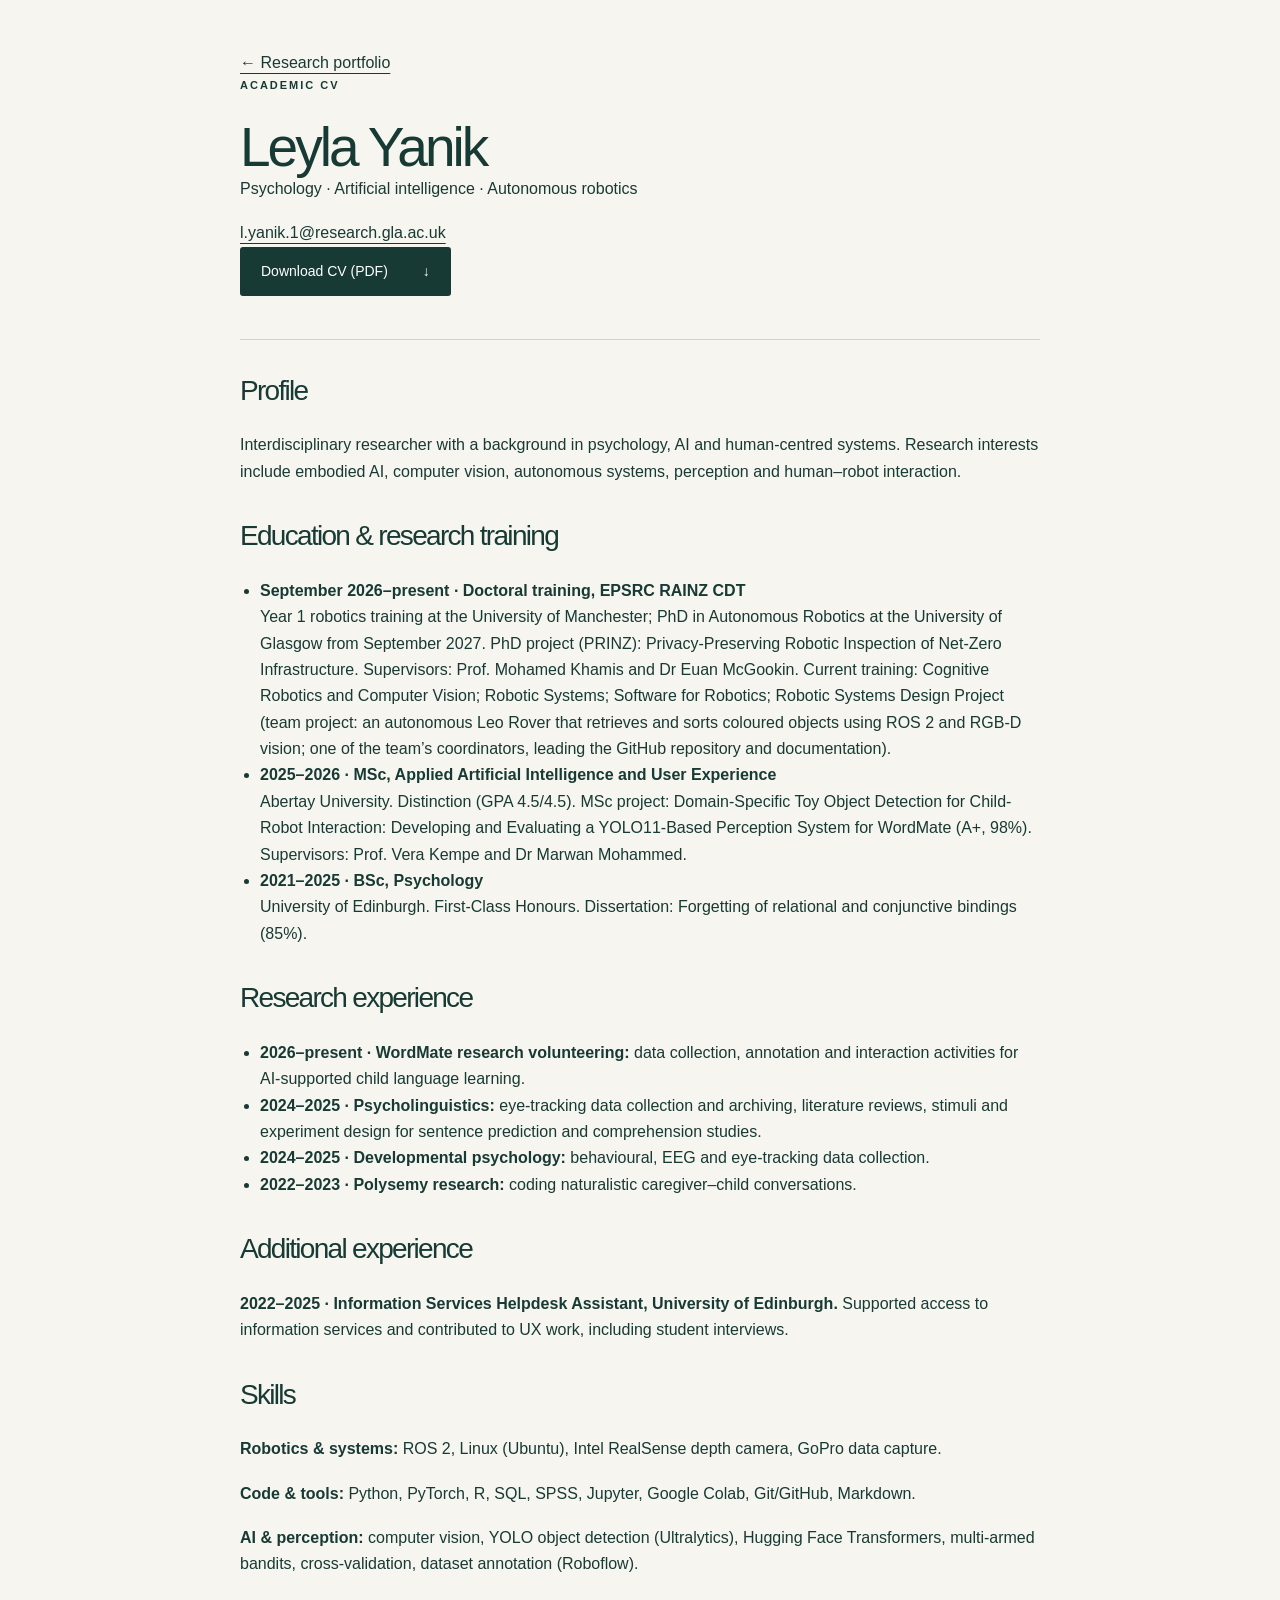
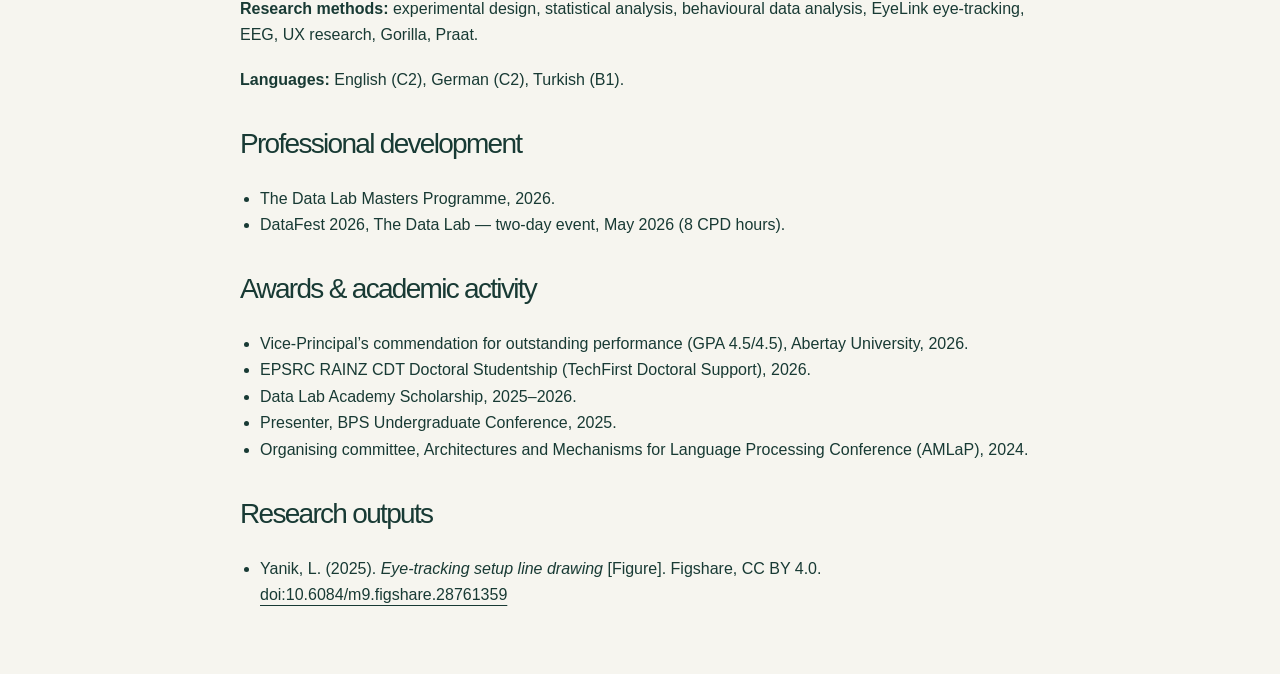
==== commit 81bb271a: "Bold Languages label on CV page Co-Authored-By: Claude Opus 5.5 <noreply@anthropic.com> Claude-Sessi" ====
--- a/cv.html
+++ b/cv.html
@@ -1 +1 @@
-<!doctype html><html lang="en"><head><meta charset="utf-8"><meta name="viewport" content="width=device-width,initial-scale=1"><meta name="description" content="Academic CV: EPSRC RAINZ CDT doctoral trainee, MSc Applied AI &amp; UX (Distinction), BSc Psychology (First-Class)."><meta property="og:type" content="website"><meta property="og:site_name" content="Leyla Yanik"><meta property="og:title" content="Leyla Yanik | Academic CV"><meta property="og:description" content="Academic CV: EPSRC RAINZ CDT doctoral trainee, MSc Applied AI &amp; UX (Distinction), BSc Psychology (First-Class)."><meta property="og:url" content="https://lyanik.github.io/portfolio/cv.html"><meta property="og:image" content="https://lyanik.github.io/portfolio/assets/share-card.png"><meta property="og:image:width" content="1200"><meta property="og:image:height" content="630"><meta property="og:image:alt" content="Leyla Yanik — Autonomous robotics and human-centred AI"><meta name="twitter:card" content="summary_large_image"><title>Leyla Yanik | Academic CV</title><link rel="icon" href="assets/favicon.svg" type="image/svg+xml"><link rel="stylesheet" href="style.css?v=17"></head><body><main class="cv"><a href="index.html">← Research portfolio</a><header><p class="eyebrow">ACADEMIC CV</p><h1>Leyla Yanik</h1><p>Psychology · Artificial intelligence · Autonomous robotics</p><a href="mailto:l.yanik.1@research.gla.ac.uk">l.yanik.1@research.gla.ac.uk</a><p><a class="button" href="assets/Leyla-Yanik-CV.pdf" download>Download CV (PDF) <span>↓</span></a></p></header><h2>Profile</h2><p>Interdisciplinary researcher with a background in psychology, AI and human-centred systems. Research interests include embodied AI, computer vision, autonomous systems, perception and human–robot interaction.</p><h2>Education & research training</h2><ul><li><strong>September 2026–present · Doctoral training, EPSRC RAINZ CDT</strong><br>Year 1 robotics training at the University of Manchester; PhD in Autonomous Robotics at the University of Glasgow from September 2027. PhD project (PRINZ): Privacy-Preserving Robotic Inspection of Net-Zero Infrastructure. Supervisors: Prof. Mohamed Khamis and Dr Euan McGookin. Current training: Cognitive Robotics and Computer Vision; Robotic Systems; Software for Robotics; Robotic Systems Design Project (team project: an autonomous Leo Rover that retrieves and sorts coloured objects using ROS 2 and RGB-D vision; one of the team’s coordinators, leading the GitHub repository and documentation).</li><li><strong>2025–2026 · MSc, Applied Artificial Intelligence and User Experience</strong><br>Abertay University. Distinction (GPA 4.5/4.5). MSc project: Domain-Specific Toy Object Detection for Child-Robot Interaction: Developing and Evaluating a YOLO11-Based Perception System for WordMate (A+, 98%). Supervisors: Prof. Vera Kempe and Dr Marwan Mohammed.</li><li><strong>2021–2025 · BSc, Psychology</strong><br>University of Edinburgh. First-Class Honours. Dissertation: Forgetting of relational and conjunctive bindings (85%).</li></ul><h2>Research experience</h2><ul><li><strong>2026–present · WordMate research volunteering:</strong> data collection, annotation and interaction activities for AI-supported child language learning.</li><li><strong>2024–2025 · Psycholinguistics:</strong> eye-tracking data collection and archiving, literature reviews, stimuli and experiment design for sentence prediction and comprehension studies.</li><li><strong>2024–2025 · Developmental psychology:</strong> behavioural, EEG and eye-tracking data collection.</li><li><strong>2022–2023 · Polysemy research:</strong> coding naturalistic caregiver–child conversations.</li></ul><h2>Additional experience</h2><p><strong>2022–2025 · Information Services Helpdesk Assistant, University of Edinburgh.</strong> Supported access to information services and contributed to UX work, including student interviews.</p><h2>Skills</h2><p><strong>Robotics &amp; systems:</strong> ROS 2, Linux (Ubuntu), Intel RealSense depth camera, GoPro data capture.</p><p><strong>Code &amp; tools:</strong> Python, PyTorch, R, SQL, SPSS, Jupyter, Google Colab, Git/GitHub, Markdown.</p><p><strong>AI &amp; perception:</strong> computer vision, YOLO object detection (Ultralytics), Hugging Face Transformers, multi-armed bandits, cross-validation, dataset annotation (Roboflow).</p><p><strong>Research methods:</strong> experimental design, statistical analysis, behavioural data analysis, EyeLink eye-tracking, EEG, UX research, Gorilla, Praat.</p><p>Languages: English (C2), German (C2), Turkish (B1).</p><h2>Professional development</h2><ul><li>The Data Lab Masters Programme, 2026.</li><li>DataFest 2026, The Data Lab — two-day event, May 2026 (8 CPD hours).</li></ul><h2>Awards & academic activity</h2><ul><li>Vice-Principal’s commendation for outstanding performance (GPA 4.5/4.5), Abertay University, 2026.</li><li>EPSRC RAINZ CDT Doctoral Studentship (TechFirst Doctoral Support), 2026.</li><li>Data Lab Academy Scholarship, 2025–2026.</li><li>Presenter, BPS Undergraduate Conference, 2025.</li><li>Organising committee, Architectures and Mechanisms for Language Processing Conference (AMLaP), 2024.</li></ul><h2>Research outputs</h2><ul><li>Yanik, L. (2025). <em>Eye-tracking setup line drawing</em> [Figure]. Figshare, CC BY 4.0. <a href="https://doi.org/10.6084/m9.figshare.28761359">doi:10.6084/m9.figshare.28761359</a></li></ul></main></body></html>
+<!doctype html><html lang="en"><head><meta charset="utf-8"><meta name="viewport" content="width=device-width,initial-scale=1"><meta name="description" content="Academic CV: EPSRC RAINZ CDT doctoral trainee, MSc Applied AI &amp; UX (Distinction), BSc Psychology (First-Class)."><meta property="og:type" content="website"><meta property="og:site_name" content="Leyla Yanik"><meta property="og:title" content="Leyla Yanik | Academic CV"><meta property="og:description" content="Academic CV: EPSRC RAINZ CDT doctoral trainee, MSc Applied AI &amp; UX (Distinction), BSc Psychology (First-Class)."><meta property="og:url" content="https://lyanik.github.io/portfolio/cv.html"><meta property="og:image" content="https://lyanik.github.io/portfolio/assets/share-card.png"><meta property="og:image:width" content="1200"><meta property="og:image:height" content="630"><meta property="og:image:alt" content="Leyla Yanik — Autonomous robotics and human-centred AI"><meta name="twitter:card" content="summary_large_image"><title>Leyla Yanik | Academic CV</title><link rel="icon" href="assets/favicon.svg" type="image/svg+xml"><link rel="stylesheet" href="style.css?v=17"></head><body><main class="cv"><a href="index.html">← Research portfolio</a><header><p class="eyebrow">ACADEMIC CV</p><h1>Leyla Yanik</h1><p>Psychology · Artificial intelligence · Autonomous robotics</p><a href="mailto:l.yanik.1@research.gla.ac.uk">l.yanik.1@research.gla.ac.uk</a><p><a class="button" href="assets/Leyla-Yanik-CV.pdf" download>Download CV (PDF) <span>↓</span></a></p></header><h2>Profile</h2><p>Interdisciplinary researcher with a background in psychology, AI and human-centred systems. Research interests include embodied AI, computer vision, autonomous systems, perception and human–robot interaction.</p><h2>Education & research training</h2><ul><li><strong>September 2026–present · Doctoral training, EPSRC RAINZ CDT</strong><br>Year 1 robotics training at the University of Manchester; PhD in Autonomous Robotics at the University of Glasgow from September 2027. PhD project (PRINZ): Privacy-Preserving Robotic Inspection of Net-Zero Infrastructure. Supervisors: Prof. Mohamed Khamis and Dr Euan McGookin. Current training: Cognitive Robotics and Computer Vision; Robotic Systems; Software for Robotics; Robotic Systems Design Project (team project: an autonomous Leo Rover that retrieves and sorts coloured objects using ROS 2 and RGB-D vision; one of the team’s coordinators, leading the GitHub repository and documentation).</li><li><strong>2025–2026 · MSc, Applied Artificial Intelligence and User Experience</strong><br>Abertay University. Distinction (GPA 4.5/4.5). MSc project: Domain-Specific Toy Object Detection for Child-Robot Interaction: Developing and Evaluating a YOLO11-Based Perception System for WordMate (A+, 98%). Supervisors: Prof. Vera Kempe and Dr Marwan Mohammed.</li><li><strong>2021–2025 · BSc, Psychology</strong><br>University of Edinburgh. First-Class Honours. Dissertation: Forgetting of relational and conjunctive bindings (85%).</li></ul><h2>Research experience</h2><ul><li><strong>2026–present · WordMate research volunteering:</strong> data collection, annotation and interaction activities for AI-supported child language learning.</li><li><strong>2024–2025 · Psycholinguistics:</strong> eye-tracking data collection and archiving, literature reviews, stimuli and experiment design for sentence prediction and comprehension studies.</li><li><strong>2024–2025 · Developmental psychology:</strong> behavioural, EEG and eye-tracking data collection.</li><li><strong>2022–2023 · Polysemy research:</strong> coding naturalistic caregiver–child conversations.</li></ul><h2>Additional experience</h2><p><strong>2022–2025 · Information Services Helpdesk Assistant, University of Edinburgh.</strong> Supported access to information services and contributed to UX work, including student interviews.</p><h2>Skills</h2><p><strong>Robotics &amp; systems:</strong> ROS 2, Linux (Ubuntu), Intel RealSense depth camera, GoPro data capture.</p><p><strong>Code &amp; tools:</strong> Python, PyTorch, R, SQL, SPSS, Jupyter, Google Colab, Git/GitHub, Markdown.</p><p><strong>AI &amp; perception:</strong> computer vision, YOLO object detection (Ultralytics), Hugging Face Transformers, multi-armed bandits, cross-validation, dataset annotation (Roboflow).</p><p><strong>Research methods:</strong> experimental design, statistical analysis, behavioural data analysis, EyeLink eye-tracking, EEG, UX research, Gorilla, Praat.</p><p><strong>Languages:</strong> English (C2), German (C2), Turkish (B1).</p><h2>Professional development</h2><ul><li>The Data Lab Masters Programme, 2026.</li><li>DataFest 2026, The Data Lab — two-day event, May 2026 (8 CPD hours).</li></ul><h2>Awards & academic activity</h2><ul><li>Vice-Principal’s commendation for outstanding performance (GPA 4.5/4.5), Abertay University, 2026.</li><li>EPSRC RAINZ CDT Doctoral Studentship (TechFirst Doctoral Support), 2026.</li><li>Data Lab Academy Scholarship, 2025–2026.</li><li>Presenter, BPS Undergraduate Conference, 2025.</li><li>Organising committee, Architectures and Mechanisms for Language Processing Conference (AMLaP), 2024.</li></ul><h2>Research outputs</h2><ul><li>Yanik, L. (2025). <em>Eye-tracking setup line drawing</em> [Figure]. Figshare, CC BY 4.0. <a href="https://doi.org/10.6084/m9.figshare.28761359">doi:10.6084/m9.figshare.28761359</a></li></ul></main></body></html>
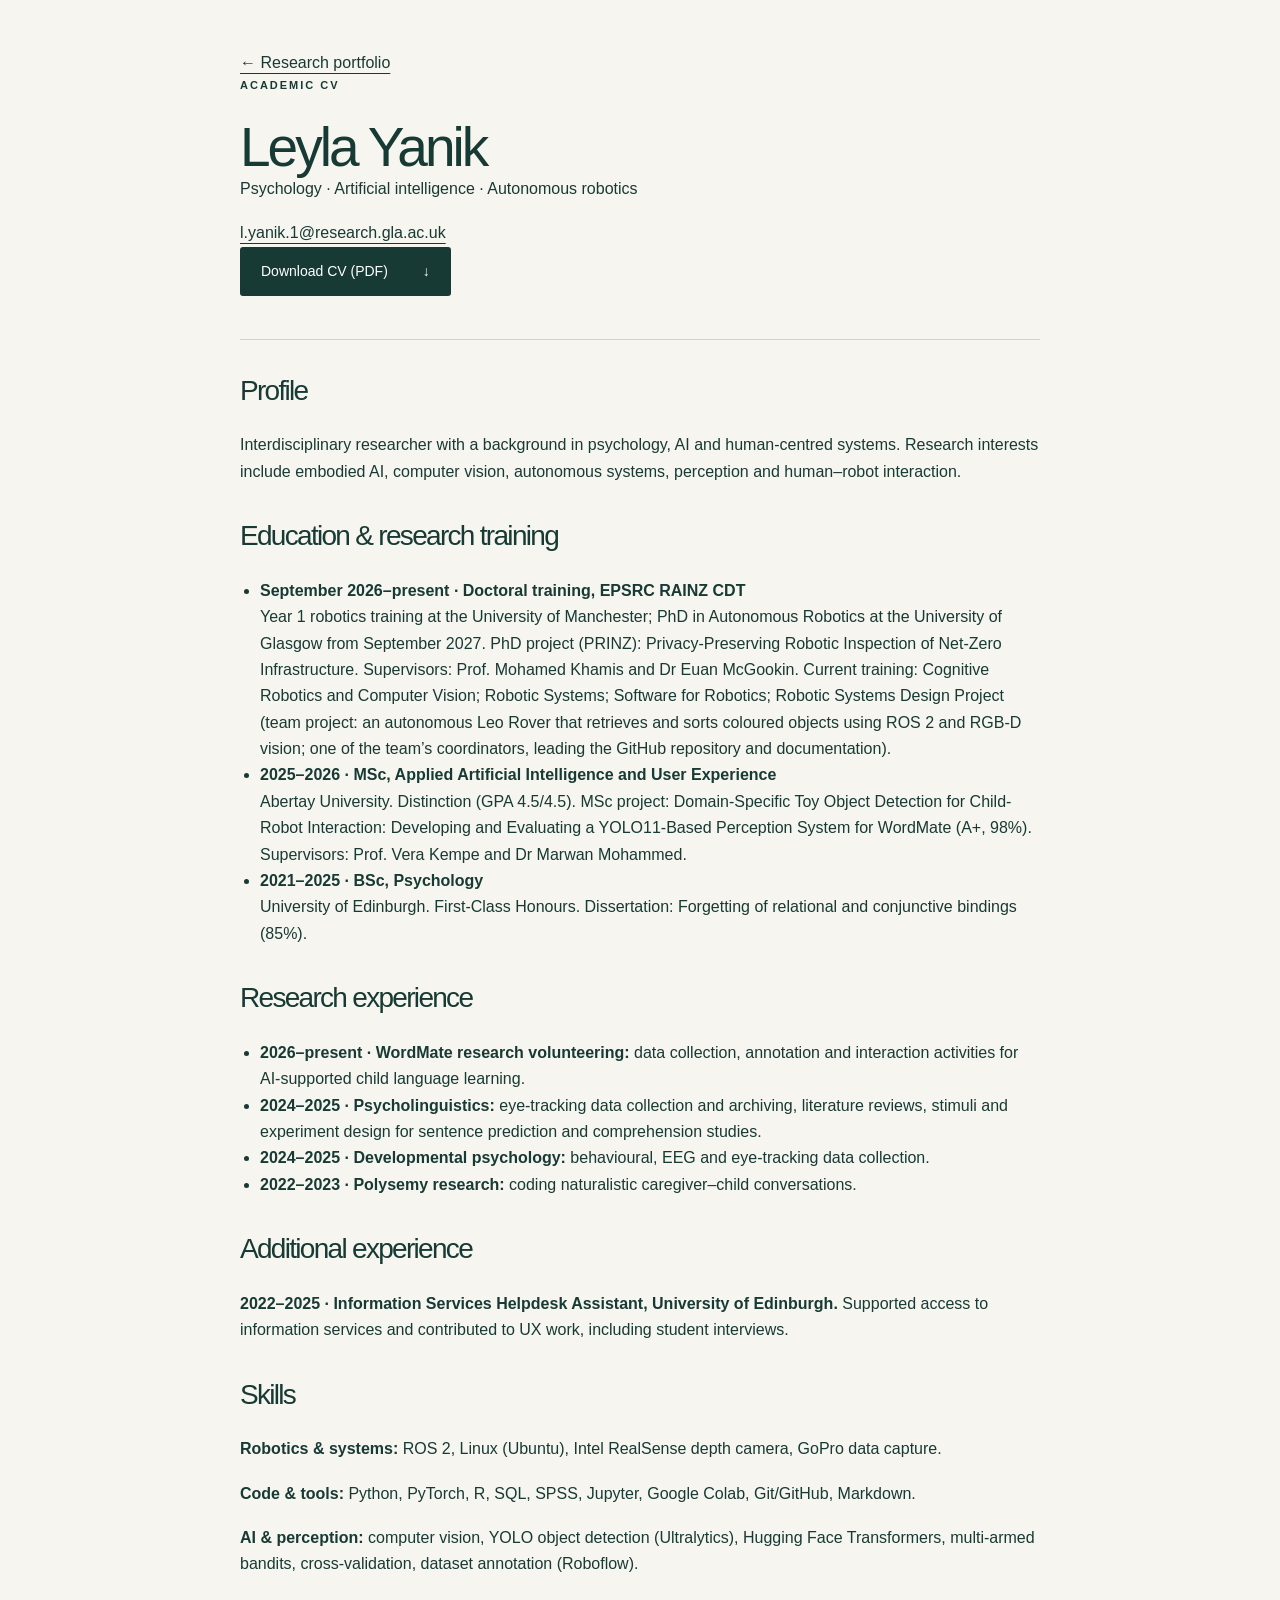
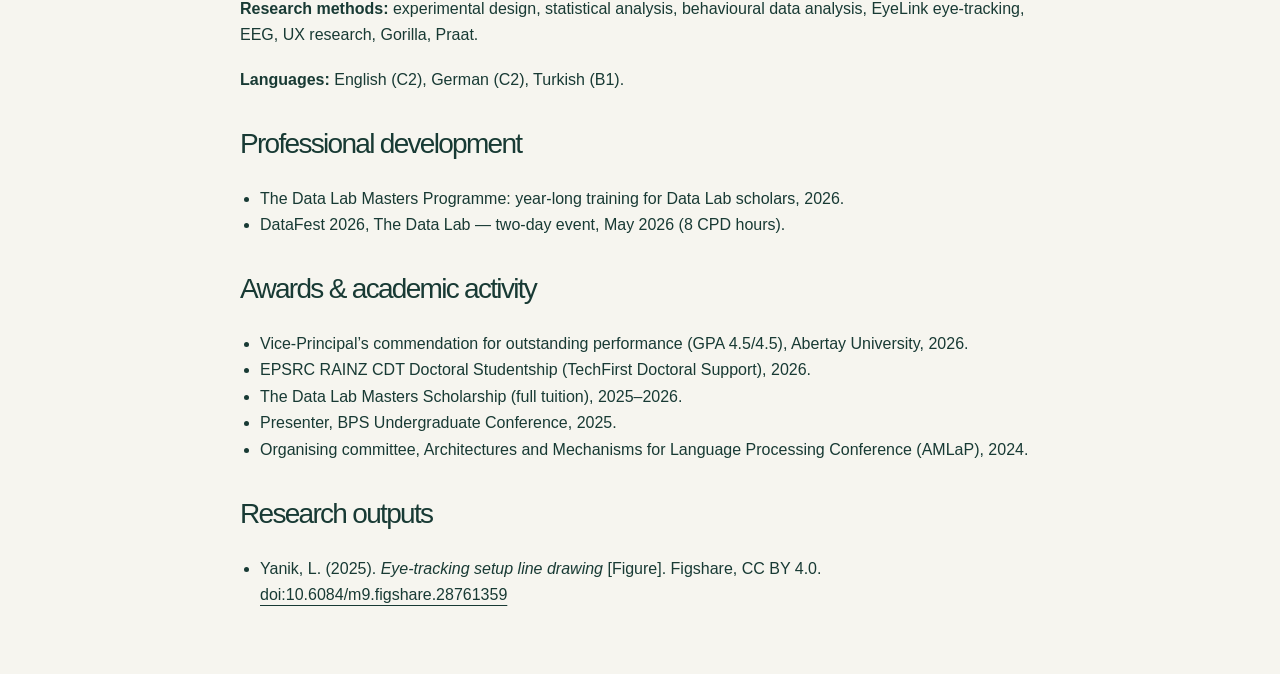
==== commit 75e394ed: "Use official scholarship name; link Masters Programme to it Co-Authored-By: Claude Opus 5.5 <noreply" ====
--- a/cv.html
+++ b/cv.html
@@ -1 +1 @@
-<!doctype html><html lang="en"><head><meta charset="utf-8"><meta name="viewport" content="width=device-width,initial-scale=1"><meta name="description" content="Academic CV: EPSRC RAINZ CDT doctoral trainee, MSc Applied AI &amp; UX (Distinction), BSc Psychology (First-Class)."><meta property="og:type" content="website"><meta property="og:site_name" content="Leyla Yanik"><meta property="og:title" content="Leyla Yanik | Academic CV"><meta property="og:description" content="Academic CV: EPSRC RAINZ CDT doctoral trainee, MSc Applied AI &amp; UX (Distinction), BSc Psychology (First-Class)."><meta property="og:url" content="https://lyanik.github.io/portfolio/cv.html"><meta property="og:image" content="https://lyanik.github.io/portfolio/assets/share-card.png"><meta property="og:image:width" content="1200"><meta property="og:image:height" content="630"><meta property="og:image:alt" content="Leyla Yanik — Autonomous robotics and human-centred AI"><meta name="twitter:card" content="summary_large_image"><title>Leyla Yanik | Academic CV</title><link rel="icon" href="assets/favicon.svg" type="image/svg+xml"><link rel="stylesheet" href="style.css?v=17"></head><body><main class="cv"><a href="index.html">← Research portfolio</a><header><p class="eyebrow">ACADEMIC CV</p><h1>Leyla Yanik</h1><p>Psychology · Artificial intelligence · Autonomous robotics</p><a href="mailto:l.yanik.1@research.gla.ac.uk">l.yanik.1@research.gla.ac.uk</a><p><a class="button" href="assets/Leyla-Yanik-CV.pdf" download>Download CV (PDF) <span>↓</span></a></p></header><h2>Profile</h2><p>Interdisciplinary researcher with a background in psychology, AI and human-centred systems. Research interests include embodied AI, computer vision, autonomous systems, perception and human–robot interaction.</p><h2>Education & research training</h2><ul><li><strong>September 2026–present · Doctoral training, EPSRC RAINZ CDT</strong><br>Year 1 robotics training at the University of Manchester; PhD in Autonomous Robotics at the University of Glasgow from September 2027. PhD project (PRINZ): Privacy-Preserving Robotic Inspection of Net-Zero Infrastructure. Supervisors: Prof. Mohamed Khamis and Dr Euan McGookin. Current training: Cognitive Robotics and Computer Vision; Robotic Systems; Software for Robotics; Robotic Systems Design Project (team project: an autonomous Leo Rover that retrieves and sorts coloured objects using ROS 2 and RGB-D vision; one of the team’s coordinators, leading the GitHub repository and documentation).</li><li><strong>2025–2026 · MSc, Applied Artificial Intelligence and User Experience</strong><br>Abertay University. Distinction (GPA 4.5/4.5). MSc project: Domain-Specific Toy Object Detection for Child-Robot Interaction: Developing and Evaluating a YOLO11-Based Perception System for WordMate (A+, 98%). Supervisors: Prof. Vera Kempe and Dr Marwan Mohammed.</li><li><strong>2021–2025 · BSc, Psychology</strong><br>University of Edinburgh. First-Class Honours. Dissertation: Forgetting of relational and conjunctive bindings (85%).</li></ul><h2>Research experience</h2><ul><li><strong>2026–present · WordMate research volunteering:</strong> data collection, annotation and interaction activities for AI-supported child language learning.</li><li><strong>2024–2025 · Psycholinguistics:</strong> eye-tracking data collection and archiving, literature reviews, stimuli and experiment design for sentence prediction and comprehension studies.</li><li><strong>2024–2025 · Developmental psychology:</strong> behavioural, EEG and eye-tracking data collection.</li><li><strong>2022–2023 · Polysemy research:</strong> coding naturalistic caregiver–child conversations.</li></ul><h2>Additional experience</h2><p><strong>2022–2025 · Information Services Helpdesk Assistant, University of Edinburgh.</strong> Supported access to information services and contributed to UX work, including student interviews.</p><h2>Skills</h2><p><strong>Robotics &amp; systems:</strong> ROS 2, Linux (Ubuntu), Intel RealSense depth camera, GoPro data capture.</p><p><strong>Code &amp; tools:</strong> Python, PyTorch, R, SQL, SPSS, Jupyter, Google Colab, Git/GitHub, Markdown.</p><p><strong>AI &amp; perception:</strong> computer vision, YOLO object detection (Ultralytics), Hugging Face Transformers, multi-armed bandits, cross-validation, dataset annotation (Roboflow).</p><p><strong>Research methods:</strong> experimental design, statistical analysis, behavioural data analysis, EyeLink eye-tracking, EEG, UX research, Gorilla, Praat.</p><p><strong>Languages:</strong> English (C2), German (C2), Turkish (B1).</p><h2>Professional development</h2><ul><li>The Data Lab Masters Programme, 2026.</li><li>DataFest 2026, The Data Lab — two-day event, May 2026 (8 CPD hours).</li></ul><h2>Awards & academic activity</h2><ul><li>Vice-Principal’s commendation for outstanding performance (GPA 4.5/4.5), Abertay University, 2026.</li><li>EPSRC RAINZ CDT Doctoral Studentship (TechFirst Doctoral Support), 2026.</li><li>Data Lab Academy Scholarship, 2025–2026.</li><li>Presenter, BPS Undergraduate Conference, 2025.</li><li>Organising committee, Architectures and Mechanisms for Language Processing Conference (AMLaP), 2024.</li></ul><h2>Research outputs</h2><ul><li>Yanik, L. (2025). <em>Eye-tracking setup line drawing</em> [Figure]. Figshare, CC BY 4.0. <a href="https://doi.org/10.6084/m9.figshare.28761359">doi:10.6084/m9.figshare.28761359</a></li></ul></main></body></html>
+<!doctype html><html lang="en"><head><meta charset="utf-8"><meta name="viewport" content="width=device-width,initial-scale=1"><meta name="description" content="Academic CV: EPSRC RAINZ CDT doctoral trainee, MSc Applied AI &amp; UX (Distinction), BSc Psychology (First-Class)."><meta property="og:type" content="website"><meta property="og:site_name" content="Leyla Yanik"><meta property="og:title" content="Leyla Yanik | Academic CV"><meta property="og:description" content="Academic CV: EPSRC RAINZ CDT doctoral trainee, MSc Applied AI &amp; UX (Distinction), BSc Psychology (First-Class)."><meta property="og:url" content="https://lyanik.github.io/portfolio/cv.html"><meta property="og:image" content="https://lyanik.github.io/portfolio/assets/share-card.png"><meta property="og:image:width" content="1200"><meta property="og:image:height" content="630"><meta property="og:image:alt" content="Leyla Yanik — Autonomous robotics and human-centred AI"><meta name="twitter:card" content="summary_large_image"><title>Leyla Yanik | Academic CV</title><link rel="icon" href="assets/favicon.svg" type="image/svg+xml"><link rel="stylesheet" href="style.css?v=19"></head><body><main class="cv"><a href="index.html">← Research portfolio</a><header><p class="eyebrow">ACADEMIC CV</p><h1>Leyla Yanik</h1><p>Psychology · Artificial intelligence · Autonomous robotics</p><a href="mailto:l.yanik.1@research.gla.ac.uk">l.yanik.1@research.gla.ac.uk</a><p><a class="button" href="assets/Leyla-Yanik-CV.pdf" download>Download CV (PDF) <span>↓</span></a></p></header><h2>Profile</h2><p>Interdisciplinary researcher with a background in psychology, AI and human-centred systems. Research interests include embodied AI, computer vision, autonomous systems, perception and human–robot interaction.</p><h2>Education & research training</h2><ul><li><strong>September 2026–present · Doctoral training, EPSRC RAINZ CDT</strong><br>Year 1 robotics training at the University of Manchester; PhD in Autonomous Robotics at the University of Glasgow from September 2027. PhD project (PRINZ): Privacy-Preserving Robotic Inspection of Net-Zero Infrastructure. Supervisors: Prof. Mohamed Khamis and Dr Euan McGookin. Current training: Cognitive Robotics and Computer Vision; Robotic Systems; Software for Robotics; Robotic Systems Design Project (team project: an autonomous Leo Rover that retrieves and sorts coloured objects using ROS 2 and RGB-D vision; one of the team’s coordinators, leading the GitHub repository and documentation).</li><li><strong>2025–2026 · MSc, Applied Artificial Intelligence and User Experience</strong><br>Abertay University. Distinction (GPA 4.5/4.5). MSc project: Domain-Specific Toy Object Detection for Child-Robot Interaction: Developing and Evaluating a YOLO11-Based Perception System for WordMate (A+, 98%). Supervisors: Prof. Vera Kempe and Dr Marwan Mohammed.</li><li><strong>2021–2025 · BSc, Psychology</strong><br>University of Edinburgh. First-Class Honours. Dissertation: Forgetting of relational and conjunctive bindings (85%).</li></ul><h2>Research experience</h2><ul><li><strong>2026–present · WordMate research volunteering:</strong> data collection, annotation and interaction activities for AI-supported child language learning.</li><li><strong>2024–2025 · Psycholinguistics:</strong> eye-tracking data collection and archiving, literature reviews, stimuli and experiment design for sentence prediction and comprehension studies.</li><li><strong>2024–2025 · Developmental psychology:</strong> behavioural, EEG and eye-tracking data collection.</li><li><strong>2022–2023 · Polysemy research:</strong> coding naturalistic caregiver–child conversations.</li></ul><h2>Additional experience</h2><p><strong>2022–2025 · Information Services Helpdesk Assistant, University of Edinburgh.</strong> Supported access to information services and contributed to UX work, including student interviews.</p><h2>Skills</h2><p><strong>Robotics &amp; systems:</strong> ROS 2, Linux (Ubuntu), Intel RealSense depth camera, GoPro data capture.</p><p><strong>Code &amp; tools:</strong> Python, PyTorch, R, SQL, SPSS, Jupyter, Google Colab, Git/GitHub, Markdown.</p><p><strong>AI &amp; perception:</strong> computer vision, YOLO object detection (Ultralytics), Hugging Face Transformers, multi-armed bandits, cross-validation, dataset annotation (Roboflow).</p><p><strong>Research methods:</strong> experimental design, statistical analysis, behavioural data analysis, EyeLink eye-tracking, EEG, UX research, Gorilla, Praat.</p><p><strong>Languages:</strong> English (C2), German (C2), Turkish (B1).</p><h2>Professional development</h2><ul><li>The Data Lab Masters Programme: year-long training for Data Lab scholars, 2026.</li><li>DataFest 2026, The Data Lab — two-day event, May 2026 (8 CPD hours).</li></ul><h2>Awards & academic activity</h2><ul><li>Vice-Principal’s commendation for outstanding performance (GPA 4.5/4.5), Abertay University, 2026.</li><li>EPSRC RAINZ CDT Doctoral Studentship (TechFirst Doctoral Support), 2026.</li><li>The Data Lab Masters Scholarship (full tuition), 2025–2026.</li><li>Presenter, BPS Undergraduate Conference, 2025.</li><li>Organising committee, Architectures and Mechanisms for Language Processing Conference (AMLaP), 2024.</li></ul><h2>Research outputs</h2><ul><li>Yanik, L. (2025). <em>Eye-tracking setup line drawing</em> [Figure]. Figshare, CC BY 4.0. <a href="https://doi.org/10.6084/m9.figshare.28761359">doi:10.6084/m9.figshare.28761359</a></li></ul></main></body></html>
--- a/style.css
+++ b/style.css
@@ -1,4 +1,4 @@
-:root{--paper:#f6f5ef;--ink:#183a34;--muted:#51625b;--line:#cdd4ca;--accent:#d8f176}*{box-sizing:border-box}html{scroll-behavior:smooth;scroll-padding-top:100px}body{margin:0;background:var(--paper);color:var(--ink);font:16px/1.65 -apple-system,BlinkMacSystemFont,"Segoe UI",sans-serif}a{color:inherit;text-underline-offset:5px}a:focus-visible,button:focus-visible{outline:3px solid #a84919;outline-offset:6px}.skip{position:absolute;top:-80px;left:20px;background:white;padding:12px;z-index:9}.skip:focus{top:12px}.header{max-width:1320px;margin:auto;padding:25px 5%;display:flex;align-items:center;justify-content:space-between;border-bottom:1px solid var(--line);gap:24px}.brand{font-size:24px;font-weight:750;text-decoration:none}.brand span{font-size:12px;font-weight:500;margin-left:12px}nav{display:flex;gap:25px;font-size:13px}nav a{text-decoration:none}nav a:hover{text-decoration:underline}main,footer{max-width:1320px;margin:auto}main{padding:0 5%}.hero{display:grid;grid-template-columns:1.4fr 1fr;gap:65px;align-items:center;padding:80px 0 65px}.eyebrow{font-size:11px;letter-spacing:2px;font-weight:700;margin:0 0 23px}h1{font-size:clamp(48px,6vw,82px);line-height:1.06;font-weight:500;letter-spacing:-4px;margin:0}h1 span{display:block;font-size:clamp(25px,3vw,40px);line-height:1.2;letter-spacing:-1.3px;margin-top:25px}h2{font-size:clamp(34px,4vw,49px);line-height:1.13;font-weight:500;letter-spacing:-1.7px;margin:0 0 26px}h3{line-height:1.3}p{margin:0 0 18px}.intro{max-width:510px;color:var(--muted);font-size:18px;margin:26px 0}.actions{display:flex;align-items:center;gap:25px;flex-wrap:wrap}.button{display:inline-flex;justify-content:space-between;gap:35px;background:var(--ink);color:white;padding:13px 21px;text-decoration:none;font-size:14px;border-radius:3px}.button:hover{background:#305d4c}.text-link{font-size:14px}.affiliation{font-size:12px;margin:35px 0 0}.affiliation span{color:var(--muted)}figure{margin:0}.portrait img{display:block;width:100%;height:auto}.portrait figcaption{display:flex;justify-content:space-between;font-size:10px;gap:12px;margin-top:14px}.section{padding:66px 0;border-top:1px solid var(--line)}.about{display:grid;grid-template-columns:1fr 2fr;gap:60px}.about>div{max-width:710px}.about p:not(.eyebrow){color:var(--muted)}.section-heading{display:flex;justify-content:space-between;gap:40px;align-items:start}.section-heading>p{max-width:340px;color:var(--muted)}.interests{display:grid;grid-template-columns:repeat(3,1fr);gap:30px;margin-top:25px}.skills{display:grid;grid-template-columns:repeat(auto-fit,minmax(220px,1fr));gap:30px;margin-top:25px}.interests article{border-top:1px solid var(--ink);padding-top:22px}.interests article>span{font-size:12px}.interests h3,.skills h3{font-size:19px;font-weight:600}.interests p,.skills p{color:var(--muted);font-size:15px}.objective{background:#e7ecdf;padding:22px 26px;margin:24px 0 0}.objective strong{display:block;font-size:12px;text-transform:uppercase;letter-spacing:1px;margin-bottom:5px}.project{display:grid;grid-template-columns:1fr 1.15fr;gap:45px;padding:38px 0;border-bottom:1px solid var(--line)}.project:last-child{border:0;padding-bottom:0}.project-copy h3{font-size:34px;letter-spacing:-1px;font-weight:500;margin:0 0 6px}.project-copy .eyebrow{margin-bottom:13px}.project-copy p{font-size:15px}.project-copy .subtitle{font-size:18px;line-height:1.4}.output-img{display:block;width:100%;max-width:200px;height:auto;border:1px solid var(--line);background:#fff;margin-bottom:14px}.highlights{list-style:none;padding:0;margin:25px 0 0;display:grid;grid-template-columns:repeat(5,1fr);gap:20px}.highlights li{border-top:1px solid var(--ink);padding-top:16px}.highlights strong{display:block;font-size:26px;font-weight:500;letter-spacing:-1px;line-height:1.1;margin-bottom:8px}.highlights span{display:block;font-size:14px;color:var(--muted);line-height:1.5}.demo{margin:6px 0 20px}.demo video{display:block;width:100%;height:auto;border-radius:3px;background:#183a34}.demo figcaption{font-size:12px;color:var(--muted);margin-top:8px}.meta{font-size:12px!important;color:var(--muted)}.tags{display:flex;gap:8px;flex-wrap:wrap;padding:0;list-style:none}.tags li{font-size:10px;padding:4px 10px;border:1px solid #b6c2b6;border-radius:30px}.placeholder{font-size:12px!important;color:#69572f;border-left:2px solid #9b7a38;padding-left:12px;margin-top:20px}.project-art{min-height:320px;position:relative;display:flex;align-items:center;justify-content:center;overflow:hidden}.project-art small{position:absolute;bottom:17px;left:20px;right:16px;font-size:10px}.prinz{background:#193d34;color:#e4f4c5;background-image:linear-gradient(#ffffff0b 1px,transparent 1px),linear-gradient(90deg,#ffffff0b 1px,transparent 1px);background-size:24px 24px}.orb{display:grid;place-items:center;width:155px;height:155px;border:1px solid #dbef8a;border-radius:50%;box-shadow:0 0 0 30px #d8f1760d,0 0 0 60px #d8f1760a;font-size:12px;letter-spacing:3px}.art-label{position:absolute;top:22px;left:22px;font-size:10px;letter-spacing:2px}.wordmate{background:#e6e9df}.detection{width:70%;height:180px;border:2px solid #486651;position:relative;display:grid;place-items:center}.detection>span{position:absolute;top:-23px;left:-2px;background:#486651;color:white;font-size:10px;padding:2px 9px}.blocks{display:flex;align-items:end;gap:12px}.blocks i{width:50px;height:60px;background:#ce875e;display:block}.blocks i:nth-child(2){height:90px;background:#647967;border-radius:50px 50px 0 0}.blocks i:nth-child(3){height:45px;background:#d4b84e;border-radius:50%}.project-number{display:flex;align-items:center;gap:30px;font-size:110px;font-weight:300;color:#748573}.project-number span{font-size:13px;line-height:1.5;letter-spacing:3px}.journey{display:grid;grid-template-columns:1fr 1.3fr;gap:40px}.journey ol{list-style:none;margin:0;padding:0}.journey li{border-left:1px solid #acb9a7;padding:0 0 30px 30px}.journey li:last-child{padding-bottom:0}.journey li>span{font-size:11px;letter-spacing:1px}.journey h3{font-size:19px;margin:8px 0}.journey p{font-size:14px;margin-bottom:7px}.connect{background:var(--ink);color:var(--paper);padding:50px;margin-bottom:50px}.connect h2{font-size:55px}.connect .button{background:var(--accent);color:var(--ink)}.connect .meta{color:#c5d3c8;margin:23px 0 0}.pending{font-size:13px;color:#d4dccf}.connect .eyebrow{color:var(--accent)}footer{padding:0 5% 30px;display:flex;justify-content:space-between;gap:20px;font-size:10px;color:var(--muted)}.cv{max-width:860px;padding:50px 30px}.cv h1{font-size:55px}.cv h2{font-size:28px;margin-top:35px}.cv header{border-bottom:1px solid var(--line);padding-bottom:25px}.cv ul{padding-left:20px}@media(max-width:800px){.header{align-items:start;flex-direction:column;gap:12px}nav{gap:20px;flex-wrap:wrap}.hero{gap:30px;padding-top:45px}.brand span{font-size:11px}h1{letter-spacing:-2px}.about{grid-template-columns:1fr;gap:0}.section-heading{display:block}.interests,.skills{gap:20px}.project{gap:25px}.project-art{min-height:280px}.blocks i{width:30px}.project-number{font-size:65px;gap:15px}.journey{grid-template-columns:1fr;gap:10px}footer{flex-wrap:wrap}}@media(max-width:560px){.hero,.project{grid-template-columns:1fr}.hero{gap:35px}.portrait{max-width:360px}.section{padding:45px 0}.interests,.skills{grid-template-columns:1fr;gap:10px}.interests article{padding-top:15px}.section-heading>p{max-width:none}.project-art{min-height:280px}.connect{padding:28px 22px}.connect h2{font-size:40px}.connect .actions{gap:17px}.project-number{min-height:140px}nav{font-size:12px;gap:18px}.hero .actions{gap:18px}.portrait figcaption{font-size:9px}}@media(prefers-reduced-motion:reduce){html{scroll-behavior:auto}}@media print{.header,.actions,footer,.skip{display:none}body{background:white;color:black}.cv{max-width:none;padding:0}a{color:black}.section{break-inside:avoid}}
+:root{--paper:#f6f5ef;--ink:#183a34;--muted:#51625b;--line:#cdd4ca;--accent:#d8f176}*{box-sizing:border-box}html{scroll-behavior:smooth;scroll-padding-top:100px}body{margin:0;background:var(--paper);color:var(--ink);font:16px/1.65 -apple-system,BlinkMacSystemFont,"Segoe UI",sans-serif}a{color:inherit;text-underline-offset:5px}a:focus-visible,button:focus-visible{outline:3px solid #a84919;outline-offset:6px}.skip{position:absolute;top:-80px;left:20px;background:white;padding:12px;z-index:9}.skip:focus{top:12px}.header{max-width:1320px;margin:auto;padding:25px 5%;display:flex;align-items:center;justify-content:space-between;border-bottom:1px solid var(--line);gap:24px}.brand{font-size:24px;font-weight:750;text-decoration:none}.brand span{font-size:12px;font-weight:500;margin-left:12px}nav{display:flex;gap:25px;font-size:13px}nav a{text-decoration:none}nav a:hover{text-decoration:underline}main,footer{max-width:1320px;margin:auto}main{padding:0 5%}.hero{display:grid;grid-template-columns:1.4fr 1fr;gap:65px;align-items:center;padding:80px 0 65px}.eyebrow{font-size:11px;letter-spacing:2px;font-weight:700;margin:0 0 23px}h1{font-size:clamp(48px,6vw,82px);line-height:1.06;font-weight:500;letter-spacing:-4px;margin:0}h1 span{display:block;font-size:clamp(25px,3vw,40px);line-height:1.2;letter-spacing:-.022em;margin-top:25px}h2{font-size:clamp(34px,4vw,49px);line-height:1.13;font-weight:500;letter-spacing:-1.7px;margin:0 0 26px}h3{line-height:1.3}p{margin:0 0 18px}.intro{max-width:510px;color:var(--muted);font-size:18px;margin:26px 0}.actions{display:flex;align-items:center;gap:25px;flex-wrap:wrap}.button{display:inline-flex;justify-content:space-between;gap:35px;background:var(--ink);color:white;padding:13px 21px;text-decoration:none;font-size:14px;border-radius:3px}.button:hover{background:#305d4c}.text-link{font-size:14px}.affiliation{font-size:12px;margin:35px 0 0}.affiliation span{color:var(--muted)}figure{margin:0}.portrait img{display:block;width:100%;height:auto}.portrait figcaption{display:flex;justify-content:space-between;font-size:10px;gap:12px;margin-top:14px}.section{padding:66px 0;border-top:1px solid var(--line)}.about{display:grid;grid-template-columns:1fr 2fr;gap:60px}.about>div{max-width:710px}.about p:not(.eyebrow){color:var(--muted)}.section-heading{display:flex;justify-content:space-between;gap:40px;align-items:start}.section-heading>p{max-width:340px;color:var(--muted)}.interests{display:grid;grid-template-columns:repeat(3,1fr);gap:30px;margin-top:25px}.skills{display:grid;grid-template-columns:repeat(auto-fit,minmax(220px,1fr));gap:30px;margin-top:25px}.interests article{border-top:1px solid var(--ink);padding-top:22px}.interests article>span{font-size:12px}.interests h3,.skills h3{font-size:19px;font-weight:600}.interests p,.skills p{color:var(--muted);font-size:15px}.objective{background:#e7ecdf;padding:22px 26px;margin:24px 0 0}.objective strong{display:block;font-size:12px;text-transform:uppercase;letter-spacing:1px;margin-bottom:5px}.project{display:grid;grid-template-columns:1fr 1.15fr;gap:45px;padding:38px 0;border-bottom:1px solid var(--line)}.project:last-child{border:0;padding-bottom:0}.project-copy h3{font-size:34px;letter-spacing:-1px;font-weight:500;margin:0 0 6px}.project-copy .eyebrow{margin-bottom:13px}.project-copy p{font-size:15px}.project-copy .subtitle{font-size:18px;line-height:1.4}.output-img{display:block;width:100%;max-width:200px;height:auto;border:1px solid var(--line);background:#fff;margin-bottom:14px}.highlights{list-style:none;padding:0;margin:25px 0 0;display:grid;grid-template-columns:repeat(5,1fr);gap:20px}.highlights li{border-top:1px solid var(--ink);padding-top:16px}.highlights strong{display:block;font-size:26px;font-weight:500;letter-spacing:-1px;line-height:1.1;margin-bottom:8px}.highlights span{display:block;font-size:14px;color:var(--muted);line-height:1.5}.demo{margin:6px 0 20px}.demo video{display:block;width:100%;height:auto;border-radius:3px;background:#183a34}.demo figcaption{font-size:12px;color:var(--muted);margin-top:8px}.meta{font-size:12px!important;color:var(--muted)}.tags{display:flex;gap:8px;flex-wrap:wrap;padding:0;list-style:none}.tags li{font-size:10px;padding:4px 10px;border:1px solid #b6c2b6;border-radius:30px}.placeholder{font-size:12px!important;color:#69572f;border-left:2px solid #9b7a38;padding-left:12px;margin-top:20px}.project-art{min-height:320px;position:relative;display:flex;align-items:center;justify-content:center;overflow:hidden}.project-art small{position:absolute;bottom:17px;left:20px;right:16px;font-size:10px}.prinz{background:#193d34;color:#e4f4c5;background-image:linear-gradient(#ffffff0b 1px,transparent 1px),linear-gradient(90deg,#ffffff0b 1px,transparent 1px);background-size:24px 24px}.orb{display:grid;place-items:center;width:155px;height:155px;border:1px solid #dbef8a;border-radius:50%;box-shadow:0 0 0 30px #d8f1760d,0 0 0 60px #d8f1760a;font-size:12px;letter-spacing:3px}.art-label{position:absolute;top:22px;left:22px;font-size:10px;letter-spacing:2px}.wordmate{background:#e6e9df}.detection{width:70%;height:180px;border:2px solid #486651;position:relative;display:grid;place-items:center}.detection>span{position:absolute;top:-23px;left:-2px;background:#486651;color:white;font-size:10px;padding:2px 9px}.blocks{display:flex;align-items:end;gap:12px}.blocks i{width:50px;height:60px;background:#ce875e;display:block}.blocks i:nth-child(2){height:90px;background:#647967;border-radius:50px 50px 0 0}.blocks i:nth-child(3){height:45px;background:#d4b84e;border-radius:50%}.project-number{display:flex;align-items:center;gap:30px;font-size:110px;font-weight:300;color:#748573}.project-number span{font-size:13px;line-height:1.5;letter-spacing:3px}.journey{display:grid;grid-template-columns:1fr 1.3fr;gap:40px}.journey ol{list-style:none;margin:0;padding:0}.journey li{border-left:1px solid #acb9a7;padding:0 0 30px 30px}.journey li:last-child{padding-bottom:0}.journey li>span{font-size:11px;letter-spacing:1px}.journey h3{font-size:19px;margin:8px 0}.journey p{font-size:14px;margin-bottom:7px}.connect{background:var(--ink);color:var(--paper);padding:50px;margin-bottom:50px}.connect h2{font-size:55px}.connect .button{background:var(--accent);color:var(--ink)}.connect .meta{color:#c5d3c8;margin:23px 0 0}.pending{font-size:13px;color:#d4dccf}.connect .eyebrow{color:var(--accent)}footer{padding:0 5% 30px;display:flex;justify-content:space-between;gap:20px;font-size:10px;color:var(--muted)}.cv{max-width:860px;padding:50px 30px}.cv h1{font-size:55px}.cv h2{font-size:28px;margin-top:35px}.cv header{border-bottom:1px solid var(--line);padding-bottom:25px}.cv ul{padding-left:20px}@media(max-width:800px){.header{align-items:start;flex-direction:column;gap:12px}nav{gap:20px;flex-wrap:wrap}.hero{gap:30px;padding-top:45px}.brand span{font-size:11px}h1{letter-spacing:-2px}.about{grid-template-columns:1fr;gap:0}.section-heading{display:block}.interests,.skills{gap:20px}.project{gap:25px}.project-art{min-height:280px}.blocks i{width:30px}.project-number{font-size:65px;gap:15px}.journey{grid-template-columns:1fr;gap:10px}footer{flex-wrap:wrap}}@media(max-width:560px){.hero,.project{grid-template-columns:1fr}.hero{gap:35px}.portrait{max-width:360px}.section{padding:45px 0}.interests,.skills{grid-template-columns:1fr;gap:10px}.interests article{padding-top:15px}.section-heading>p{max-width:none}.project-art{min-height:280px}.connect{padding:28px 22px}.connect h2{font-size:40px}.connect .actions{gap:17px}.project-number{min-height:140px}nav{font-size:12px;gap:18px}.hero .actions{gap:18px}.portrait figcaption{font-size:9px}}@media(prefers-reduced-motion:reduce){html{scroll-behavior:auto}}@media print{.header,.actions,footer,.skip{display:none}body{background:white;color:black}.cv{max-width:none;padding:0}a{color:black}.section{break-inside:avoid}}
 
 .portrait img{aspect-ratio:480/520;object-fit:cover;object-position:center 40%}.poster-preview{background:#e6e9df;padding:15px;align-self:start}.poster-preview img{display:block;width:100%;height:auto}.poster-preview figcaption{font-size:11px;margin-top:12px}.results{display:flex;gap:35px;border-block:1px solid var(--line);padding:16px 0;margin:20px 0}.results strong{display:block;font-size:36px;line-height:1.2;font-weight:500}.results span{font-size:12px}.earlier{border-top:1px solid var(--line);padding:25px 0;margin-top:30px}.earlier summary{cursor:pointer;font-size:18px;font-weight:600}.earlier p{max-width:760px;margin-top:18px}.earlier summary:focus-visible{outline:3px solid #a84919;outline-offset:5px}.cv section{padding-top:15px}
 
@@ -15,3 +15,4 @@
 @media(min-width:801px){.section-heading{display:grid;grid-template-columns:1fr 2fr;gap:60px}.section-heading>p{max-width:560px;margin-top:8px}.journey{grid-template-columns:1fr 2fr;gap:60px}}
 @media(max-width:800px){.about h2,.section-heading h2,.journey h2{margin-bottom:16px}}
 @media(max-width:560px){h1{letter-spacing:-1.5px}.hero .portrait{order:0;max-width:220px}}
+#projects>h2+.project{padding-top:0}
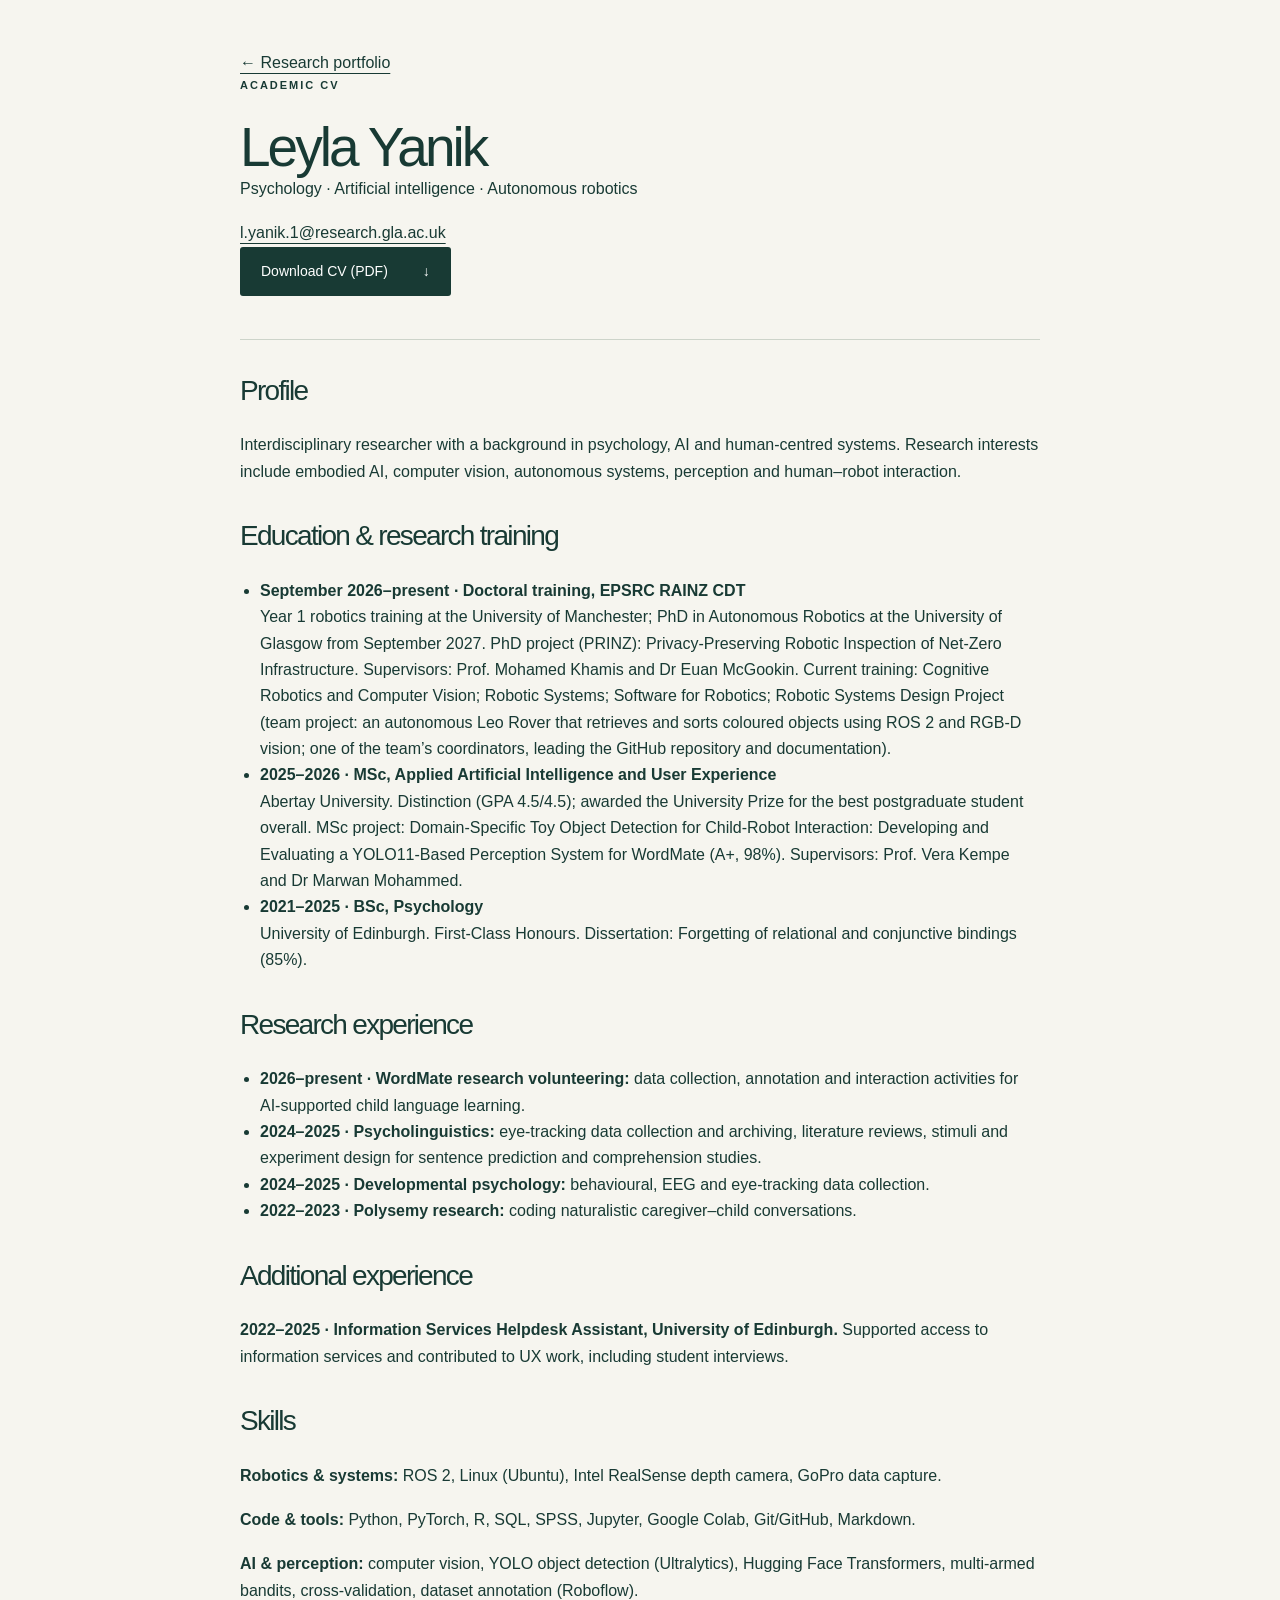
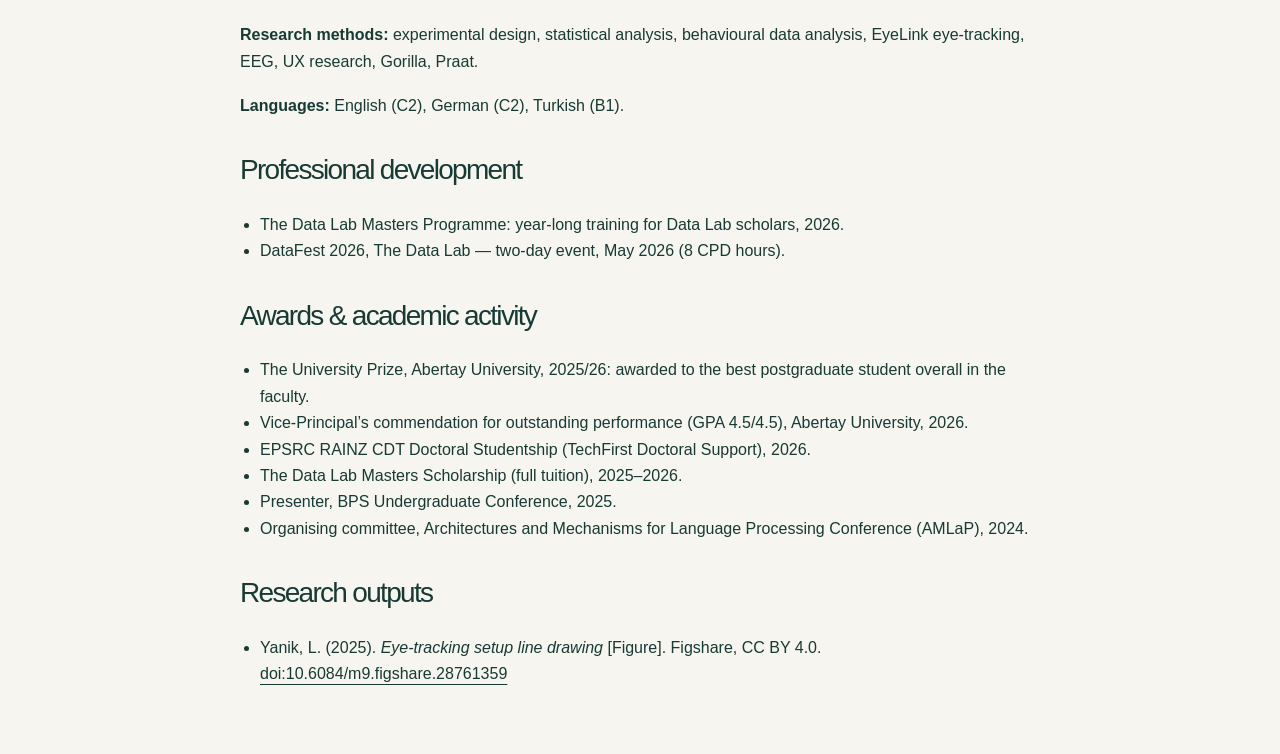
==== commit e36ff036: "Add Abertay University Prize to highlights, education and CVs Co-Authored-By: Claude Opus 5.5 <norep" ====
--- a/cv.html
+++ b/cv.html
@@ -1 +1 @@
-<!doctype html><html lang="en"><head><meta charset="utf-8"><meta name="viewport" content="width=device-width,initial-scale=1"><meta name="description" content="Academic CV: EPSRC RAINZ CDT doctoral trainee, MSc Applied AI &amp; UX (Distinction), BSc Psychology (First-Class)."><meta property="og:type" content="website"><meta property="og:site_name" content="Leyla Yanik"><meta property="og:title" content="Leyla Yanik | Academic CV"><meta property="og:description" content="Academic CV: EPSRC RAINZ CDT doctoral trainee, MSc Applied AI &amp; UX (Distinction), BSc Psychology (First-Class)."><meta property="og:url" content="https://lyanik.github.io/portfolio/cv.html"><meta property="og:image" content="https://lyanik.github.io/portfolio/assets/share-card.png"><meta property="og:image:width" content="1200"><meta property="og:image:height" content="630"><meta property="og:image:alt" content="Leyla Yanik — Autonomous robotics and human-centred AI"><meta name="twitter:card" content="summary_large_image"><title>Leyla Yanik | Academic CV</title><link rel="icon" href="assets/favicon.svg" type="image/svg+xml"><link rel="stylesheet" href="style.css?v=19"></head><body><main class="cv"><a href="index.html">← Research portfolio</a><header><p class="eyebrow">ACADEMIC CV</p><h1>Leyla Yanik</h1><p>Psychology · Artificial intelligence · Autonomous robotics</p><a href="mailto:l.yanik.1@research.gla.ac.uk">l.yanik.1@research.gla.ac.uk</a><p><a class="button" href="assets/Leyla-Yanik-CV.pdf" download>Download CV (PDF) <span>↓</span></a></p></header><h2>Profile</h2><p>Interdisciplinary researcher with a background in psychology, AI and human-centred systems. Research interests include embodied AI, computer vision, autonomous systems, perception and human–robot interaction.</p><h2>Education & research training</h2><ul><li><strong>September 2026–present · Doctoral training, EPSRC RAINZ CDT</strong><br>Year 1 robotics training at the University of Manchester; PhD in Autonomous Robotics at the University of Glasgow from September 2027. PhD project (PRINZ): Privacy-Preserving Robotic Inspection of Net-Zero Infrastructure. Supervisors: Prof. Mohamed Khamis and Dr Euan McGookin. Current training: Cognitive Robotics and Computer Vision; Robotic Systems; Software for Robotics; Robotic Systems Design Project (team project: an autonomous Leo Rover that retrieves and sorts coloured objects using ROS 2 and RGB-D vision; one of the team’s coordinators, leading the GitHub repository and documentation).</li><li><strong>2025–2026 · MSc, Applied Artificial Intelligence and User Experience</strong><br>Abertay University. Distinction (GPA 4.5/4.5). MSc project: Domain-Specific Toy Object Detection for Child-Robot Interaction: Developing and Evaluating a YOLO11-Based Perception System for WordMate (A+, 98%). Supervisors: Prof. Vera Kempe and Dr Marwan Mohammed.</li><li><strong>2021–2025 · BSc, Psychology</strong><br>University of Edinburgh. First-Class Honours. Dissertation: Forgetting of relational and conjunctive bindings (85%).</li></ul><h2>Research experience</h2><ul><li><strong>2026–present · WordMate research volunteering:</strong> data collection, annotation and interaction activities for AI-supported child language learning.</li><li><strong>2024–2025 · Psycholinguistics:</strong> eye-tracking data collection and archiving, literature reviews, stimuli and experiment design for sentence prediction and comprehension studies.</li><li><strong>2024–2025 · Developmental psychology:</strong> behavioural, EEG and eye-tracking data collection.</li><li><strong>2022–2023 · Polysemy research:</strong> coding naturalistic caregiver–child conversations.</li></ul><h2>Additional experience</h2><p><strong>2022–2025 · Information Services Helpdesk Assistant, University of Edinburgh.</strong> Supported access to information services and contributed to UX work, including student interviews.</p><h2>Skills</h2><p><strong>Robotics &amp; systems:</strong> ROS 2, Linux (Ubuntu), Intel RealSense depth camera, GoPro data capture.</p><p><strong>Code &amp; tools:</strong> Python, PyTorch, R, SQL, SPSS, Jupyter, Google Colab, Git/GitHub, Markdown.</p><p><strong>AI &amp; perception:</strong> computer vision, YOLO object detection (Ultralytics), Hugging Face Transformers, multi-armed bandits, cross-validation, dataset annotation (Roboflow).</p><p><strong>Research methods:</strong> experimental design, statistical analysis, behavioural data analysis, EyeLink eye-tracking, EEG, UX research, Gorilla, Praat.</p><p><strong>Languages:</strong> English (C2), German (C2), Turkish (B1).</p><h2>Professional development</h2><ul><li>The Data Lab Masters Programme: year-long training for Data Lab scholars, 2026.</li><li>DataFest 2026, The Data Lab — two-day event, May 2026 (8 CPD hours).</li></ul><h2>Awards & academic activity</h2><ul><li>Vice-Principal’s commendation for outstanding performance (GPA 4.5/4.5), Abertay University, 2026.</li><li>EPSRC RAINZ CDT Doctoral Studentship (TechFirst Doctoral Support), 2026.</li><li>The Data Lab Masters Scholarship (full tuition), 2025–2026.</li><li>Presenter, BPS Undergraduate Conference, 2025.</li><li>Organising committee, Architectures and Mechanisms for Language Processing Conference (AMLaP), 2024.</li></ul><h2>Research outputs</h2><ul><li>Yanik, L. (2025). <em>Eye-tracking setup line drawing</em> [Figure]. Figshare, CC BY 4.0. <a href="https://doi.org/10.6084/m9.figshare.28761359">doi:10.6084/m9.figshare.28761359</a></li></ul></main></body></html>
+<!doctype html><html lang="en"><head><meta charset="utf-8"><meta name="viewport" content="width=device-width,initial-scale=1"><meta name="description" content="Academic CV: EPSRC RAINZ CDT doctoral trainee, MSc Applied AI &amp; UX (Distinction), BSc Psychology (First-Class)."><meta property="og:type" content="website"><meta property="og:site_name" content="Leyla Yanik"><meta property="og:title" content="Leyla Yanik | Academic CV"><meta property="og:description" content="Academic CV: EPSRC RAINZ CDT doctoral trainee, MSc Applied AI &amp; UX (Distinction), BSc Psychology (First-Class)."><meta property="og:url" content="https://lyanik.github.io/portfolio/cv.html"><meta property="og:image" content="https://lyanik.github.io/portfolio/assets/share-card.png"><meta property="og:image:width" content="1200"><meta property="og:image:height" content="630"><meta property="og:image:alt" content="Leyla Yanik — Autonomous robotics and human-centred AI"><meta name="twitter:card" content="summary_large_image"><title>Leyla Yanik | Academic CV</title><link rel="icon" href="assets/favicon.svg" type="image/svg+xml"><link rel="stylesheet" href="style.css?v=19"></head><body><main class="cv"><a href="index.html">← Research portfolio</a><header><p class="eyebrow">ACADEMIC CV</p><h1>Leyla Yanik</h1><p>Psychology · Artificial intelligence · Autonomous robotics</p><a href="mailto:l.yanik.1@research.gla.ac.uk">l.yanik.1@research.gla.ac.uk</a><p><a class="button" href="assets/Leyla-Yanik-CV.pdf" download>Download CV (PDF) <span>↓</span></a></p></header><h2>Profile</h2><p>Interdisciplinary researcher with a background in psychology, AI and human-centred systems. Research interests include embodied AI, computer vision, autonomous systems, perception and human–robot interaction.</p><h2>Education & research training</h2><ul><li><strong>September 2026–present · Doctoral training, EPSRC RAINZ CDT</strong><br>Year 1 robotics training at the University of Manchester; PhD in Autonomous Robotics at the University of Glasgow from September 2027. PhD project (PRINZ): Privacy-Preserving Robotic Inspection of Net-Zero Infrastructure. Supervisors: Prof. Mohamed Khamis and Dr Euan McGookin. Current training: Cognitive Robotics and Computer Vision; Robotic Systems; Software for Robotics; Robotic Systems Design Project (team project: an autonomous Leo Rover that retrieves and sorts coloured objects using ROS 2 and RGB-D vision; one of the team’s coordinators, leading the GitHub repository and documentation).</li><li><strong>2025–2026 · MSc, Applied Artificial Intelligence and User Experience</strong><br>Abertay University. Distinction (GPA 4.5/4.5); awarded the University Prize for the best postgraduate student overall. MSc project: Domain-Specific Toy Object Detection for Child-Robot Interaction: Developing and Evaluating a YOLO11-Based Perception System for WordMate (A+, 98%). Supervisors: Prof. Vera Kempe and Dr Marwan Mohammed.</li><li><strong>2021–2025 · BSc, Psychology</strong><br>University of Edinburgh. First-Class Honours. Dissertation: Forgetting of relational and conjunctive bindings (85%).</li></ul><h2>Research experience</h2><ul><li><strong>2026–present · WordMate research volunteering:</strong> data collection, annotation and interaction activities for AI-supported child language learning.</li><li><strong>2024–2025 · Psycholinguistics:</strong> eye-tracking data collection and archiving, literature reviews, stimuli and experiment design for sentence prediction and comprehension studies.</li><li><strong>2024–2025 · Developmental psychology:</strong> behavioural, EEG and eye-tracking data collection.</li><li><strong>2022–2023 · Polysemy research:</strong> coding naturalistic caregiver–child conversations.</li></ul><h2>Additional experience</h2><p><strong>2022–2025 · Information Services Helpdesk Assistant, University of Edinburgh.</strong> Supported access to information services and contributed to UX work, including student interviews.</p><h2>Skills</h2><p><strong>Robotics &amp; systems:</strong> ROS 2, Linux (Ubuntu), Intel RealSense depth camera, GoPro data capture.</p><p><strong>Code &amp; tools:</strong> Python, PyTorch, R, SQL, SPSS, Jupyter, Google Colab, Git/GitHub, Markdown.</p><p><strong>AI &amp; perception:</strong> computer vision, YOLO object detection (Ultralytics), Hugging Face Transformers, multi-armed bandits, cross-validation, dataset annotation (Roboflow).</p><p><strong>Research methods:</strong> experimental design, statistical analysis, behavioural data analysis, EyeLink eye-tracking, EEG, UX research, Gorilla, Praat.</p><p><strong>Languages:</strong> English (C2), German (C2), Turkish (B1).</p><h2>Professional development</h2><ul><li>The Data Lab Masters Programme: year-long training for Data Lab scholars, 2026.</li><li>DataFest 2026, The Data Lab — two-day event, May 2026 (8 CPD hours).</li></ul><h2>Awards & academic activity</h2><ul><li>The University Prize, Abertay University, 2025/26: awarded to the best postgraduate student overall in the faculty.</li><li>Vice-Principal’s commendation for outstanding performance (GPA 4.5/4.5), Abertay University, 2026.</li><li>EPSRC RAINZ CDT Doctoral Studentship (TechFirst Doctoral Support), 2026.</li><li>The Data Lab Masters Scholarship (full tuition), 2025–2026.</li><li>Presenter, BPS Undergraduate Conference, 2025.</li><li>Organising committee, Architectures and Mechanisms for Language Processing Conference (AMLaP), 2024.</li></ul><h2>Research outputs</h2><ul><li>Yanik, L. (2025). <em>Eye-tracking setup line drawing</em> [Figure]. Figshare, CC BY 4.0. <a href="https://doi.org/10.6084/m9.figshare.28761359">doi:10.6084/m9.figshare.28761359</a></li></ul></main></body></html>
